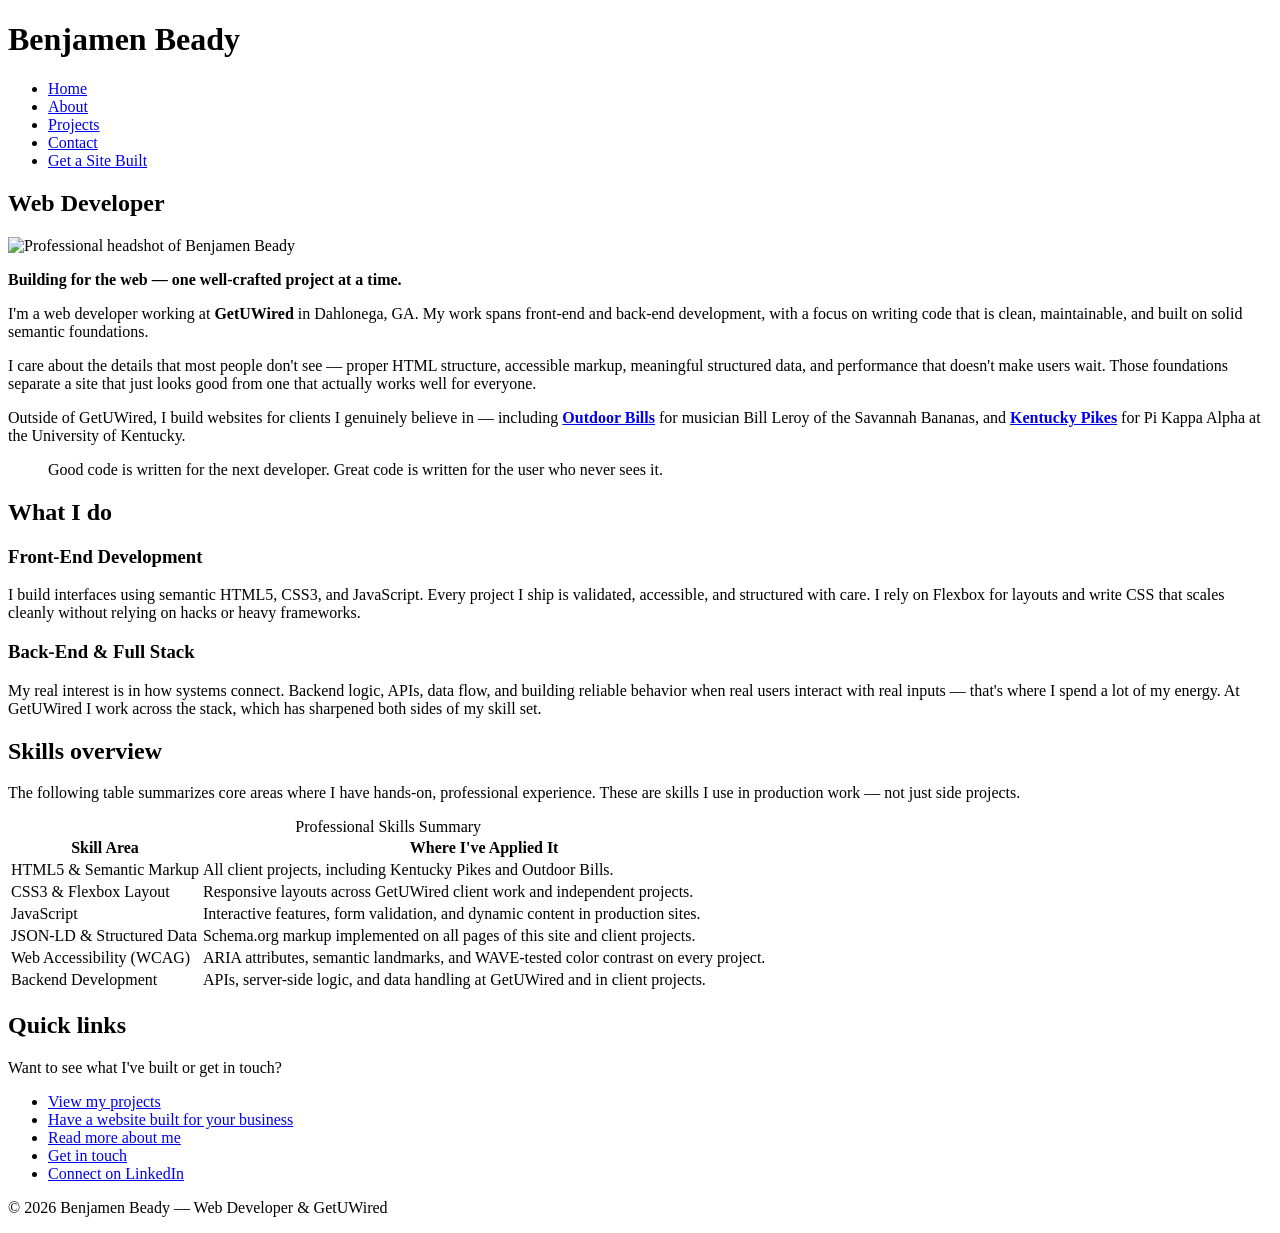
==== index.html @ ab9963d3 "Add files via upload" ====
<!DOCTYPE html>
<html lang="en">
<head>
  <meta charset="UTF-8">
  <meta name="viewport" content="width=device-width, initial-scale=1.0">
  <meta name="description" content="Benjamen Beady — Web Developer & Software Developer at GetUWired. Building clean, accessible websites for businesses, artists, and organizations.">
  <meta name="author" content="Benjamen Beady">
  <title>Home | Benjamen Beady</title>
  <link rel="stylesheet" href="css/styles.css">
  <script type="application/ld+json">
  {
    "@context": "https://schema.org",
    "@type": "ProfilePage",
    "name": "Benjamen Beady — Web Developer",
    "description": "Personal portfolio of Benjamen Beady, Web Developer at GetUWired in Dahlonega, GA.",
    "mainEntity": {
      "@type": "Person",
      "name": "Benjamen Beady",
      "jobTitle": "Web Developer",
      "image": "https://raw.githubusercontent.com/BenBeady/web_project_2026/refs/heads/main/1761798794491.jfif",
      "worksFor": {
        "@type": "Organization",
        "name": "GetUWired",
        "url": "https://getuwired.com",
        "address": {
          "@type": "PostalAddress",
          "addressLocality": "Dahlonega",
          "addressRegion": "GA",
          "addressCountry": "US"
        }
      },
      "sameAs": ["https://www.linkedin.com/in/benjamenbeady"],
      "knowsAbout": ["HTML5", "CSS3", "JavaScript", "Flexbox", "JSON-LD", "Web Accessibility", "Full Stack Development", "Backend Development"]
    }
  }
  </script>
</head>
<body>

<header>
  <h1 id="main-heading">Benjamen Beady</h1>
  <nav aria-label="Site navigation">
    <ul>
      <li><a href="index.html">Home</a></li>
      <li><a href="about.html">About</a></li>
      <li><a href="projects.html">Projects</a></li>
      <li><a href="contact.html">Contact</a></li>
      <li><a href="get-a-site.html" class="nav-cta">Get a Site Built</a></li>
    </ul>
  </nav>
</header>

<main>

  <section>
    <h2>Web Developer</h2>

    <img src="https://raw.githubusercontent.com/BenBeady/web_project_2026/refs/heads/main/1761798794491.jfif"
         alt="Professional headshot of Benjamen Beady">

    <p><strong>Building for the web — one well-crafted project at a time.</strong></p>
    <p>I'm a web developer working at <strong>GetUWired</strong> in Dahlonega, GA. My work spans front-end and back-end development, with a focus on writing code that is clean, maintainable, and built on solid semantic foundations.</p>
    <p>I care about the details that most people don't see — proper HTML structure, accessible markup, meaningful structured data, and performance that doesn't make users wait. Those foundations separate a site that just looks good from one that actually works well for everyone.</p>
    <p>Outside of GetUWired, I build websites for clients I genuinely believe in — including <strong><a href="https://outdoorbills.co" target="_blank" rel="noopener noreferrer">Outdoor Bills</a></strong> for musician Bill Leroy of the Savannah Bananas, and <strong><a href="https://kentuckypikes.com" target="_blank" rel="noopener noreferrer">Kentucky Pikes</a></strong> for Pi Kappa Alpha at the University of Kentucky.</p>

    <blockquote>
      <p>Good code is written for the next developer. Great code is written for the user who never sees it.</p>
    </blockquote>
  </section>

  <section class="two-column">
    <h2>What I do</h2>

    <article class="box-demo-parent">
      <h3>Front-End Development</h3>
      <p class="box-demo-child">I build interfaces using semantic HTML5, CSS3, and JavaScript. Every project I ship is validated, accessible, and structured with care. I rely on Flexbox for layouts and write CSS that scales cleanly without relying on hacks or heavy frameworks.</p>
    </article>

    <article>
      <h3>Back-End &amp; Full Stack</h3>
      <p>My real interest is in how systems connect. Backend logic, APIs, data flow, and building reliable behavior when real users interact with real inputs — that's where I spend a lot of my energy. At GetUWired I work across the stack, which has sharpened both sides of my skill set.</p>
    </article>
  </section>

  <section id="skills">
    <h2>Skills overview</h2>
    <p>The following table summarizes core areas where I have hands-on, professional experience. These are skills I use in production work — not just side projects.</p>
    <table>
      <caption>Professional Skills Summary</caption>
      <thead>
        <tr>
          <th scope="col">Skill Area</th>
          <th scope="col">Where I've Applied It</th>
        </tr>
      </thead>
      <tbody>
        <tr>
          <td>HTML5 &amp; Semantic Markup</td>
          <td>All client projects, including Kentucky Pikes and Outdoor Bills.</td>
        </tr>
        <tr>
          <td>CSS3 &amp; Flexbox Layout</td>
          <td>Responsive layouts across GetUWired client work and independent projects.</td>
        </tr>
        <tr>
          <td>JavaScript</td>
          <td>Interactive features, form validation, and dynamic content in production sites.</td>
        </tr>
        <tr>
          <td>JSON-LD &amp; Structured Data</td>
          <td>Schema.org markup implemented on all pages of this site and client projects.</td>
        </tr>
        <tr>
          <td>Web Accessibility (WCAG)</td>
          <td>ARIA attributes, semantic landmarks, and WAVE-tested color contrast on every project.</td>
        </tr>
        <tr>
          <td>Backend Development</td>
          <td>APIs, server-side logic, and data handling at GetUWired and in client projects.</td>
        </tr>
      </tbody>
    </table>
  </section>

  <section>
    <h2>Quick links</h2>
    <p>Want to see what I've built or get in touch?</p>
    <ul>
      <li><a href="projects.html">View my projects</a></li>
      <li><a href="get-a-site.html">Have a website built for your business</a></li>
      <li><a href="about.html">Read more about me</a></li>
      <li><a href="contact.html">Get in touch</a></li>
      <li><a href="https://www.linkedin.com/in/benjamenbeady" target="_blank" rel="noopener noreferrer">Connect on LinkedIn</a></li>
    </ul>
  </section>

</main>

<footer>
  <p>&copy; 2026 Benjamen Beady &mdash; Web Developer &amp; GetUWired</p>
</footer>

</body>
</html>
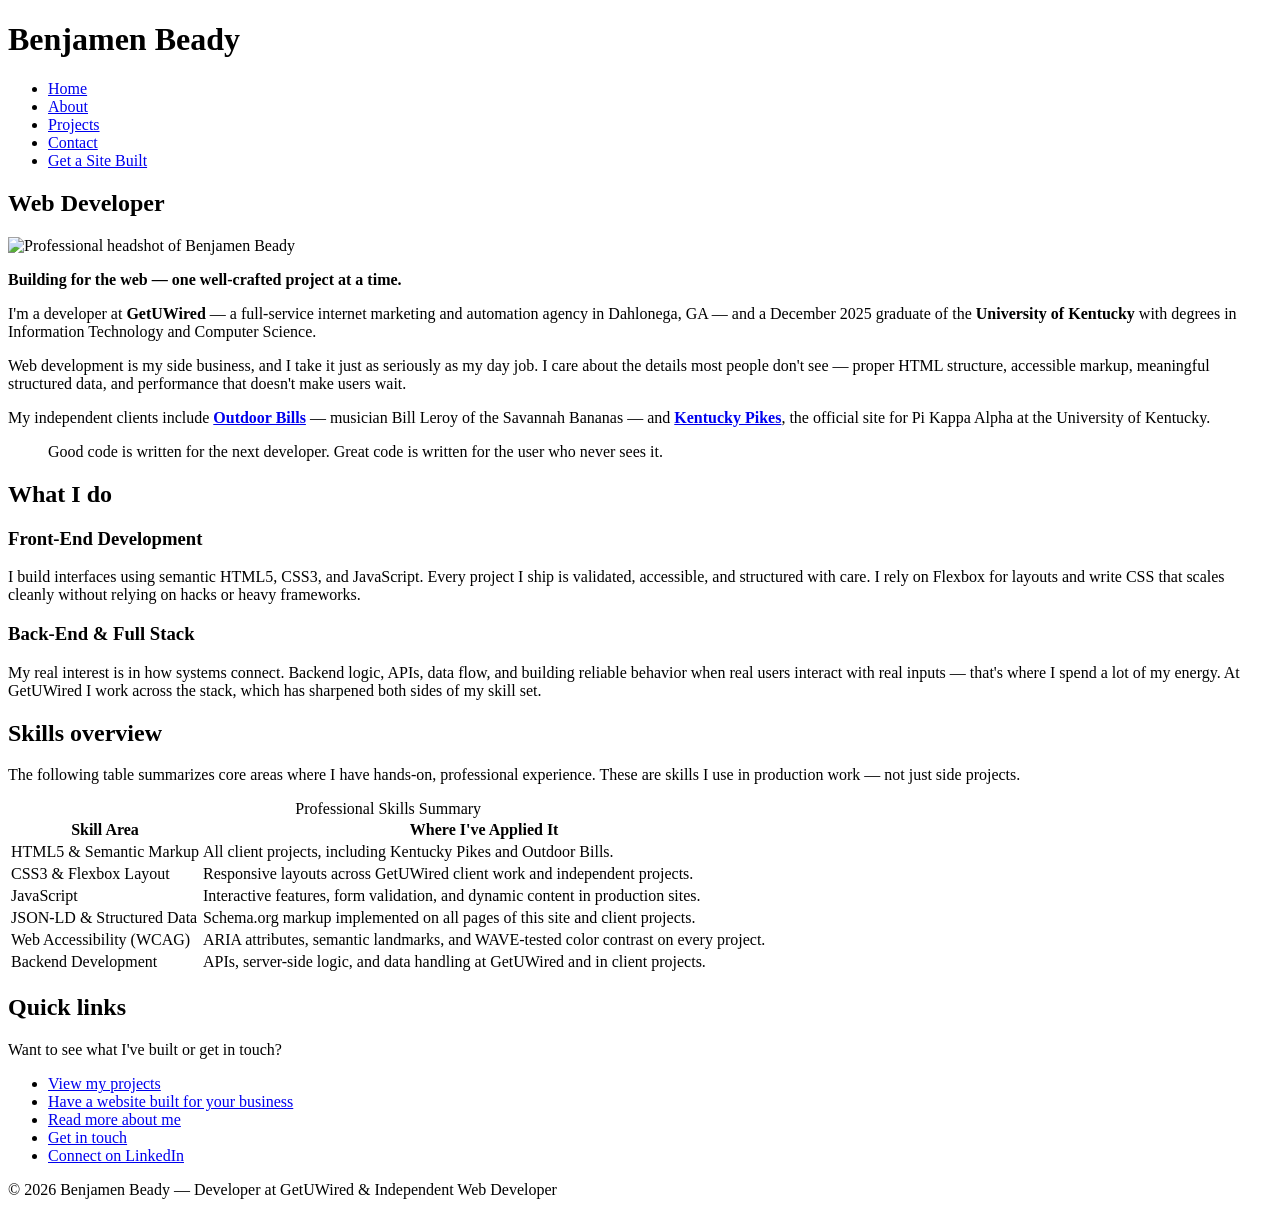
==== commit b2f1fbd5: "Add files via upload" ====
--- a/index.html
+++ b/index.html
@@ -3,7 +3,7 @@
 <head>
   <meta charset="UTF-8">
   <meta name="viewport" content="width=device-width, initial-scale=1.0">
-  <meta name="description" content="Benjamen Beady — Web Developer & Software Developer at GetUWired. Building clean, accessible websites for businesses, artists, and organizations.">
+  <meta name="description" content="Benjamen Beady — Web Developer & Software Developer at GetUWired. Developer at GetUWired and independent web developer. IT &amp; CS graduate, University of Kentucky.">
   <meta name="author" content="Benjamen Beady">
   <title>Home | Benjamen Beady</title>
   <link rel="stylesheet" href="css/styles.css">
@@ -16,7 +16,7 @@
     "mainEntity": {
       "@type": "Person",
       "name": "Benjamen Beady",
-      "jobTitle": "Web Developer",
+      "jobTitle": "Developer",
       "image": "https://raw.githubusercontent.com/BenBeady/web_project_2026/refs/heads/main/1761798794491.jfif",
       "worksFor": {
         "@type": "Organization",
@@ -59,9 +59,9 @@
          alt="Professional headshot of Benjamen Beady">
 
     <p><strong>Building for the web — one well-crafted project at a time.</strong></p>
-    <p>I'm a web developer working at <strong>GetUWired</strong> in Dahlonega, GA. My work spans front-end and back-end development, with a focus on writing code that is clean, maintainable, and built on solid semantic foundations.</p>
-    <p>I care about the details that most people don't see — proper HTML structure, accessible markup, meaningful structured data, and performance that doesn't make users wait. Those foundations separate a site that just looks good from one that actually works well for everyone.</p>
-    <p>Outside of GetUWired, I build websites for clients I genuinely believe in — including <strong><a href="https://outdoorbills.co" target="_blank" rel="noopener noreferrer">Outdoor Bills</a></strong> for musician Bill Leroy of the Savannah Bananas, and <strong><a href="https://kentuckypikes.com" target="_blank" rel="noopener noreferrer">Kentucky Pikes</a></strong> for Pi Kappa Alpha at the University of Kentucky.</p>
+    <p>I'm a developer at <strong>GetUWired</strong> — a full-service internet marketing and automation agency in Dahlonega, GA — and a December 2025 graduate of the <strong>University of Kentucky</strong> with degrees in Information Technology and Computer Science.</p>
+    <p>Web development is my side business, and I take it just as seriously as my day job. I care about the details most people don't see — proper HTML structure, accessible markup, meaningful structured data, and performance that doesn't make users wait.</p>
+    <p>My independent clients include <strong><a href="https://outdoorbills.co" target="_blank" rel="noopener noreferrer">Outdoor Bills</a></strong> — musician Bill Leroy of the Savannah Bananas — and <strong><a href="https://kentuckypikes.com" target="_blank" rel="noopener noreferrer">Kentucky Pikes</a></strong>, the official site for Pi Kappa Alpha at the University of Kentucky.</p>
 
     <blockquote>
       <p>Good code is written for the next developer. Great code is written for the user who never sees it.</p>
@@ -137,7 +137,7 @@
 </main>
 
 <footer>
-  <p>&copy; 2026 Benjamen Beady &mdash; Web Developer &amp; GetUWired</p>
+  <p>&copy; 2026 Benjamen Beady &mdash; Developer at GetUWired &amp; Independent Web Developer</p>
 </footer>
 
 </body>
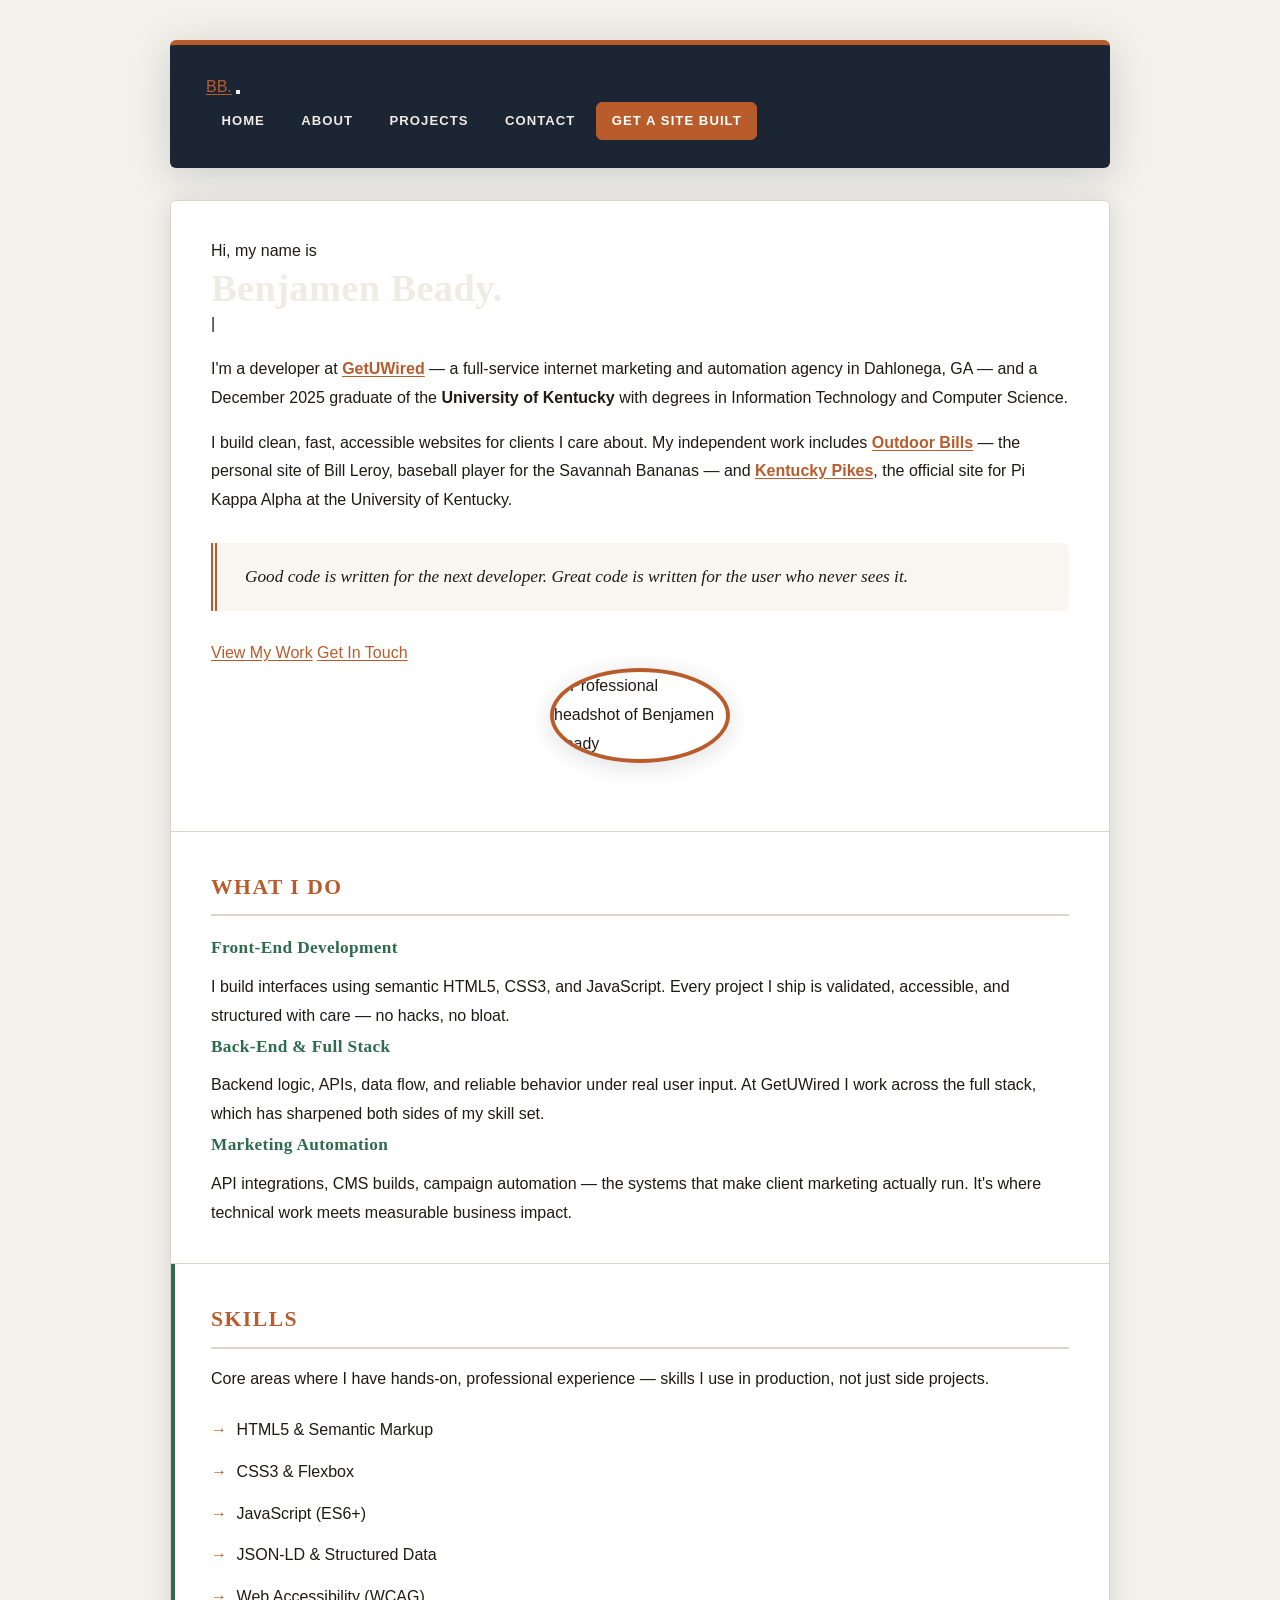
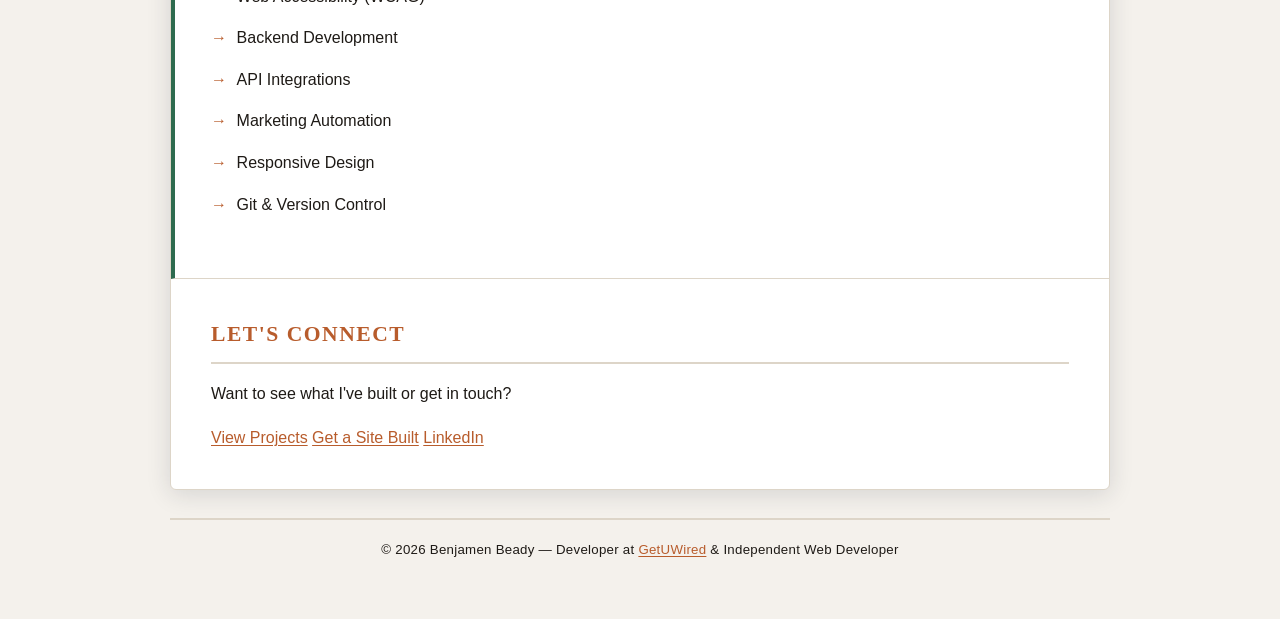
==== commit 39daf6b2: "Add files via upload" ====
--- a/index.html
+++ b/index.html
@@ -3,7 +3,7 @@
 <head>
   <meta charset="UTF-8">
   <meta name="viewport" content="width=device-width, initial-scale=1.0">
-  <meta name="description" content="Benjamen Beady — Web Developer & Software Developer at GetUWired. Developer at GetUWired and independent web developer. IT &amp; CS graduate, University of Kentucky.">
+  <meta name="description" content="Benjamen Beady — Web Developer & Software Developer at GetUWired. IT &amp; CS graduate, University of Kentucky.">
   <meta name="author" content="Benjamen Beady">
   <title>Home | Benjamen Beady</title>
   <link rel="stylesheet" href="css/styles.css">
@@ -30,7 +30,7 @@
         }
       },
       "sameAs": ["https://www.linkedin.com/in/benjamenbeady"],
-      "knowsAbout": ["HTML5", "CSS3", "JavaScript", "Flexbox", "JSON-LD", "Web Accessibility", "Full Stack Development", "Backend Development"]
+      "knowsAbout": ["HTML5","CSS3","JavaScript","Flexbox","JSON-LD","Web Accessibility","Full Stack Development","Backend Development"]
     }
   }
   </script>
@@ -38,107 +38,114 @@
 <body>
 
 <header>
-  <h1 id="main-heading">Benjamen Beady</h1>
-  <nav aria-label="Site navigation">
-    <ul>
-      <li><a href="index.html">Home</a></li>
-      <li><a href="about.html">About</a></li>
-      <li><a href="projects.html">Projects</a></li>
-      <li><a href="contact.html">Contact</a></li>
-      <li><a href="get-a-site.html" class="nav-cta">Get a Site Built</a></li>
-    </ul>
-  </nav>
+  <div class="header-inner">
+    <a href="index.html" class="site-logo">BB<span class="logo-dot">.</span></a>
+    <button class="nav-toggle" aria-label="Toggle navigation" aria-expanded="false">
+      <span></span><span></span><span></span>
+    </button>
+    <nav aria-label="Site navigation">
+      <ul>
+        <li><a href="index.html">Home</a></li>
+        <li><a href="about.html">About</a></li>
+        <li><a href="projects.html">Projects</a></li>
+        <li><a href="contact.html">Contact</a></li>
+        <li><a href="get-a-site.html" class="nav-cta">Get a Site Built</a></li>
+      </ul>
+    </nav>
+  </div>
 </header>
 
 <main>
 
-  <section>
-    <h2>Web Developer</h2>
+  <!-- ── HERO ─────────────────────────────────────────────── -->
+  <section class="hero">
+    <div class="hero-inner">
 
-    <img src="https://raw.githubusercontent.com/BenBeady/web_project_2026/refs/heads/main/1761798794491.jfif"
-         alt="Professional headshot of Benjamen Beady">
+      <div>
+        <span class="hero-greeting">Hi, my name is</span>
+        <h1>Benjamen Beady.</h1>
+        <p class="hero-sub"><span class="typed-text"></span><span class="cursor">|</span></p>
 
-    <p><strong>Building for the web — one well-crafted project at a time.</strong></p>
-    <p>I'm a developer at <strong>GetUWired</strong> — a full-service internet marketing and automation agency in Dahlonega, GA — and a December 2025 graduate of the <strong>University of Kentucky</strong> with degrees in Information Technology and Computer Science.</p>
-    <p>Web development is my side business, and I take it just as seriously as my day job. I care about the details most people don't see — proper HTML structure, accessible markup, meaningful structured data, and performance that doesn't make users wait.</p>
-    <p>My independent clients include <strong><a href="https://outdoorbills.co" target="_blank" rel="noopener noreferrer">Outdoor Bills</a></strong> — musician Bill Leroy of the Savannah Bananas — and <strong><a href="https://kentuckypikes.com" target="_blank" rel="noopener noreferrer">Kentucky Pikes</a></strong>, the official site for Pi Kappa Alpha at the University of Kentucky.</p>
+        <div class="hero-body">
+          <p>I'm a developer at <strong><a href="https://getuwired.com" target="_blank" rel="noopener noreferrer">GetUWired</a></strong> — a full-service internet marketing and automation agency in Dahlonega, GA — and a December 2025 graduate of the <strong>University of Kentucky</strong> with degrees in Information Technology and Computer Science.</p>
+          <p>I build clean, fast, accessible websites for clients I care about. My independent work includes <strong><a href="https://outdoorbills.co" target="_blank" rel="noopener noreferrer">Outdoor Bills</a></strong> — the personal site of Bill Leroy, baseball player for the Savannah Bananas — and <strong><a href="https://kentuckypikes.com" target="_blank" rel="noopener noreferrer">Kentucky Pikes</a></strong>, the official site for Pi Kappa Alpha at the University of Kentucky.</p>
 
-    <blockquote>
-      <p>Good code is written for the next developer. Great code is written for the user who never sees it.</p>
-    </blockquote>
+          <blockquote>
+            <p>Good code is written for the next developer. Great code is written for the user who never sees it.</p>
+          </blockquote>
+
+          <div class="hero-cta">
+            <a href="projects.html" class="btn btn-primary">View My Work</a>
+            <a href="contact.html" class="btn btn-outline">Get In Touch</a>
+          </div>
+        </div>
+      </div>
+
+      <div class="hero-photo-wrap">
+        <img
+          class="hero-photo"
+          src="https://raw.githubusercontent.com/BenBeady/web_project_2026/refs/heads/main/1761798794491.jfif"
+          alt="Professional headshot of Benjamen Beady"
+        >
+      </div>
+
+    </div>
   </section>
 
-  <section class="two-column">
-    <h2>What I do</h2>
-
-    <article class="box-demo-parent">
-      <h3>Front-End Development</h3>
-      <p class="box-demo-child">I build interfaces using semantic HTML5, CSS3, and JavaScript. Every project I ship is validated, accessible, and structured with care. I rely on Flexbox for layouts and write CSS that scales cleanly without relying on hacks or heavy frameworks.</p>
-    </article>
-
-    <article>
-      <h3>Back-End &amp; Full Stack</h3>
-      <p>My real interest is in how systems connect. Backend logic, APIs, data flow, and building reliable behavior when real users interact with real inputs — that's where I spend a lot of my energy. At GetUWired I work across the stack, which has sharpened both sides of my skill set.</p>
-    </article>
+  <!-- ── WHAT I DO ─────────────────────────────────────────── -->
+  <section class="reveal">
+    <h2>What I Do</h2>
+    <div class="skill-grid stagger">
+      <div class="skill-card">
+        <h3>Front-End Development</h3>
+        <p>I build interfaces using semantic HTML5, CSS3, and JavaScript. Every project I ship is validated, accessible, and structured with care — no hacks, no bloat.</p>
+      </div>
+      <div class="skill-card">
+        <h3>Back-End &amp; Full Stack</h3>
+        <p>Backend logic, APIs, data flow, and reliable behavior under real user input. At GetUWired I work across the full stack, which has sharpened both sides of my skill set.</p>
+      </div>
+      <div class="skill-card">
+        <h3>Marketing Automation</h3>
+        <p>API integrations, CMS builds, campaign automation — the systems that make client marketing actually run. It's where technical work meets measurable business impact.</p>
+      </div>
+    </div>
   </section>
 
-  <section id="skills">
-    <h2>Skills overview</h2>
-    <p>The following table summarizes core areas where I have hands-on, professional experience. These are skills I use in production work — not just side projects.</p>
-    <table>
-      <caption>Professional Skills Summary</caption>
-      <thead>
-        <tr>
-          <th scope="col">Skill Area</th>
-          <th scope="col">Where I've Applied It</th>
-        </tr>
-      </thead>
-      <tbody>
-        <tr>
-          <td>HTML5 &amp; Semantic Markup</td>
-          <td>All client projects, including Kentucky Pikes and Outdoor Bills.</td>
-        </tr>
-        <tr>
-          <td>CSS3 &amp; Flexbox Layout</td>
-          <td>Responsive layouts across GetUWired client work and independent projects.</td>
-        </tr>
-        <tr>
-          <td>JavaScript</td>
-          <td>Interactive features, form validation, and dynamic content in production sites.</td>
-        </tr>
-        <tr>
-          <td>JSON-LD &amp; Structured Data</td>
-          <td>Schema.org markup implemented on all pages of this site and client projects.</td>
-        </tr>
-        <tr>
-          <td>Web Accessibility (WCAG)</td>
-          <td>ARIA attributes, semantic landmarks, and WAVE-tested color contrast on every project.</td>
-        </tr>
-        <tr>
-          <td>Backend Development</td>
-          <td>APIs, server-side logic, and data handling at GetUWired and in client projects.</td>
-        </tr>
-      </tbody>
-    </table>
+  <!-- ── SKILLS ─────────────────────────────────────────────── -->
+  <section id="skills" class="reveal">
+    <h2>Skills</h2>
+    <p>Core areas where I have hands-on, professional experience — skills I use in production, not just side projects.</p>
+    <ul class="skills-list stagger">
+      <li>HTML5 &amp; Semantic Markup</li>
+      <li>CSS3 &amp; Flexbox</li>
+      <li>JavaScript (ES6+)</li>
+      <li>JSON-LD &amp; Structured Data</li>
+      <li>Web Accessibility (WCAG)</li>
+      <li>Backend Development</li>
+      <li>API Integrations</li>
+      <li>Marketing Automation</li>
+      <li>Responsive Design</li>
+      <li>Git &amp; Version Control</li>
+    </ul>
   </section>
 
-  <section>
-    <h2>Quick links</h2>
+  <!-- ── CONNECT ────────────────────────────────────────────── -->
+  <section class="reveal">
+    <h2>Let's Connect</h2>
     <p>Want to see what I've built or get in touch?</p>
-    <ul>
-      <li><a href="projects.html">View my projects</a></li>
-      <li><a href="get-a-site.html">Have a website built for your business</a></li>
-      <li><a href="about.html">Read more about me</a></li>
-      <li><a href="contact.html">Get in touch</a></li>
-      <li><a href="https://www.linkedin.com/in/benjamenbeady" target="_blank" rel="noopener noreferrer">Connect on LinkedIn</a></li>
-    </ul>
+    <div class="hero-cta">
+      <a href="projects.html" class="btn btn-primary">View Projects</a>
+      <a href="get-a-site.html" class="btn btn-outline">Get a Site Built</a>
+      <a href="https://www.linkedin.com/in/benjamenbeady" class="btn btn-outline" target="_blank" rel="noopener noreferrer">LinkedIn</a>
+    </div>
   </section>
 
 </main>
 
 <footer>
-  <p>&copy; 2026 Benjamen Beady &mdash; Developer at GetUWired &amp; Independent Web Developer</p>
+  <p>&copy; 2026 Benjamen Beady &mdash; Developer at <a href="https://getuwired.com" target="_blank" rel="noopener noreferrer">GetUWired</a> &amp; Independent Web Developer</p>
 </footer>
 
+<script src="js/main.js" defer></script>
 </body>
 </html>
--- a/css/styles.css
+++ b/css/styles.css
@@ -0,0 +1,604 @@
+/* ============================================================
+   Benjamen Beady — Professional Portfolio
+   css/styles.css  |  2026
+   ============================================================ */
+
+@import url('https://fonts.googleapis.com/css2?family=Playfair+Display:wght@400;700&family=Lato:ital,wght@0,300;0,400;0,700;1,400&display=swap');
+
+:root {
+  --clr-bg:           #f4f1ec;
+  --clr-surface:      #ffffff;
+  --clr-surface-alt:  #f9f6f1;
+  --clr-header-bg:    #1c2533;
+  --clr-primary:      #b85c2c;
+  --clr-secondary:    #2e6b4f;
+  --clr-border:       #ddd5c8;
+  --clr-text:         #1e1a16;
+  --clr-text-light:   #f0ece4;
+  --clr-muted:        #6b5d4f;
+  --clr-highlight-bg: #edf4ef;
+  --clr-amber:        #c47a0d;
+
+  --font-heading: 'Playfair Display', Georgia, serif;
+  --font-body:    'Lato', Arial, Helvetica, sans-serif;
+
+  --radius:    6px;
+  --shadow-sm: 0 2px 8px rgba(28, 37, 51, 0.10);
+  --shadow:    0 4px 24px rgba(28, 37, 51, 0.14);
+  --shadow-lg: 0 8px 40px rgba(28, 37, 51, 0.18);
+}
+
+html {
+  font-size: 100%;
+  box-sizing: border-box;
+}
+
+*,
+*::before,
+*::after {
+  box-sizing: inherit;
+  margin: 0;
+  padding: 0;
+}
+
+body {
+  background-color: var(--clr-bg);
+  color: var(--clr-text);
+  font-family: var(--font-body);
+  font-size: 1rem;
+  line-height: 1.8;
+  min-height: 100vh;
+  padding: 2.5rem 1rem;
+}
+
+h1 {
+  font-family: var(--font-heading);
+  font-size: 2.4rem;
+  font-weight: 700;
+  color: var(--clr-text-light);
+  letter-spacing: 0.01em;
+  line-height: 1.15;
+}
+
+h2 {
+  font-family: var(--font-heading);
+  font-size: 1.35rem;
+  font-weight: 700;
+  color: var(--clr-primary);
+  margin-bottom: 1rem;
+  padding-bottom: 0.5rem;
+  border-bottom: 2px solid var(--clr-border);
+  text-transform: uppercase;
+  letter-spacing: 0.07em;
+}
+
+h3 {
+  font-family: var(--font-heading);
+  font-size: 1.08rem;
+  font-weight: 700;
+  color: var(--clr-secondary);
+  margin-bottom: 0.6rem;
+  letter-spacing: 0.02em;
+}
+
+p {
+  margin-bottom: 1em;
+  color: var(--clr-text);
+}
+
+p:last-child {
+  margin-bottom: 0;
+}
+
+code {
+  font-family: 'Courier New', Courier, monospace;
+  font-size: 0.88em;
+  background-color: var(--clr-surface-alt);
+  color: var(--clr-amber);
+  padding: 0.1em 0.35em;
+  border-radius: 3px;
+  border: 1px solid var(--clr-border);
+}
+
+a {
+  color: var(--clr-primary);
+  text-decoration: underline;
+  text-underline-offset: 2px;
+}
+
+a:visited {
+  color: var(--clr-muted);
+}
+
+a:hover {
+  color: var(--clr-secondary);
+  text-decoration: none;
+}
+
+a:focus {
+  outline: 2px solid var(--clr-primary);
+  outline-offset: 3px;
+  border-radius: 2px;
+}
+
+img {
+  max-width: 180px;
+  width: 100%;
+  height: auto;
+  display: block;
+  border-radius: 50%;
+  border: 4px solid var(--clr-primary);
+  box-shadow: var(--shadow);
+  margin: 0 auto 2rem auto;
+}
+
+blockquote {
+  margin: 1.75rem 0;
+  padding: 1.25rem 1.75rem;
+  border-left: 6px double var(--clr-primary);
+  background-color: var(--clr-surface-alt);
+  border-radius: 0 var(--radius) var(--radius) 0;
+  font-style: italic;
+  color: var(--clr-muted);
+}
+
+blockquote > p {
+  margin: 0;
+  font-size: 1.08rem;
+  line-height: 1.65;
+  font-family: var(--font-heading);
+}
+
+table {
+  width: 100%;
+  border-collapse: collapse;
+  font-size: 0.92rem;
+  margin-top: 1.25rem;
+  border-radius: var(--radius);
+  overflow: hidden;
+  box-shadow: var(--shadow-sm);
+}
+
+caption {
+  font-weight: 700;
+  font-size: 0.8rem;
+  color: var(--clr-muted);
+  margin-bottom: 0.6rem;
+  text-align: left;
+  text-transform: uppercase;
+  letter-spacing: 0.07em;
+}
+
+thead > tr > th {
+  background-color: var(--clr-header-bg);
+  color: var(--clr-text-light);
+  padding: 0.75rem 1rem;
+  text-align: left;
+  font-weight: 700;
+  font-size: 0.85rem;
+  letter-spacing: 0.04em;
+  text-transform: uppercase;
+}
+
+td {
+  padding: 0.7rem 1rem;
+  border-bottom: 1px solid var(--clr-border);
+  vertical-align: top;
+  color: var(--clr-text);
+}
+
+tbody tr:nth-child(even) {
+  background-color: var(--clr-surface-alt);
+}
+
+tbody tr:hover {
+  background-color: #ede5d8;
+}
+
+ul {
+  list-style: none;
+  padding: 0;
+  margin-bottom: 1em;
+}
+
+ul li {
+  padding: 0.4rem 0 0.4rem 1.6rem;
+  position: relative;
+  color: var(--clr-text);
+}
+
+ul li::before {
+  content: "→";
+  position: absolute;
+  left: 0;
+  color: var(--clr-primary);
+  font-weight: 700;
+}
+
+header {
+  width: 90%;
+  max-width: 940px;
+  margin: 0 auto 2rem auto;
+  padding: 1.75rem 2.25rem;
+  background-color: var(--clr-header-bg);
+  border-radius: var(--radius);
+  border-top: 5px solid var(--clr-primary);
+  box-shadow: var(--shadow-lg);
+  display: flex;
+  flex-direction: column;
+  gap: 1rem;
+}
+
+header nav ul {
+  list-style: none;
+  padding: 0;
+  margin: 0;
+  display: flex;
+  flex-direction: row;
+  flex-wrap: wrap;
+  align-items: center;
+  justify-content: flex-start;
+  gap: 0.35rem;
+}
+
+header nav ul li {
+  padding: 0;
+}
+
+header nav ul li::before {
+  content: none;
+}
+
+nav a {
+  font-family: var(--font-body);
+  font-weight: 700;
+  font-size: 0.82rem;
+  text-transform: uppercase;
+  letter-spacing: 0.08em;
+  text-decoration: none;
+  color: var(--clr-text-light);
+  padding: 0.4rem 0.9rem;
+  border-radius: var(--radius);
+  border: 1px solid transparent;
+  display: inline-block;
+}
+
+nav a:hover {
+  background-color: var(--clr-primary);
+  color: #ffffff;
+  border-color: var(--clr-primary);
+  text-decoration: none;
+}
+
+nav a:visited {
+  color: var(--clr-text-light);
+}
+
+nav a:focus {
+  outline: 2px solid var(--clr-text-light);
+  outline-offset: 2px;
+}
+
+/* "Get a Site" CTA nav link stands out */
+nav a.nav-cta {
+  background-color: var(--clr-primary);
+  color: #ffffff;
+  border-color: var(--clr-primary);
+}
+
+nav a.nav-cta:hover {
+  background-color: var(--clr-secondary);
+  border-color: var(--clr-secondary);
+}
+
+nav a.nav-cta:visited {
+  color: #ffffff;
+}
+
+header > p {
+  font-size: 0.82rem;
+  margin: 0;
+}
+
+header > p a {
+  color: var(--clr-border);
+  font-size: 0.82rem;
+  text-decoration: underline;
+}
+
+header > p a:hover {
+  color: var(--clr-text-light);
+}
+
+main {
+  width: 90%;
+  max-width: 940px;
+  margin: 0 auto;
+  background-color: var(--clr-surface);
+  border-radius: var(--radius);
+  box-shadow: var(--shadow);
+  overflow: hidden;
+  border: 1px solid var(--clr-border);
+}
+
+section {
+  padding: 2.25rem 2.5rem;
+  border-bottom: 1px solid var(--clr-border);
+}
+
+section:last-child {
+  border-bottom: none;
+}
+
+section article {
+  margin-bottom: 1.5rem;
+}
+
+section article:last-child {
+  margin-bottom: 0;
+}
+
+article > h3 {
+  color: var(--clr-secondary);
+}
+
+.two-column {
+  display: flex;
+  flex-direction: row;
+  flex-wrap: wrap;
+  gap: 0;
+  padding: 0;
+}
+
+.two-column > h2 {
+  flex: 1 1 100%;
+  padding: 2.25rem 2.5rem 1.25rem 2.5rem;
+  margin: 0;
+  border-bottom: none;
+}
+
+.two-column article {
+  flex: 1 1 260px;
+  padding: 1.5rem 2.5rem 2.25rem 2.5rem;
+  border-top: 1px solid var(--clr-border);
+}
+
+.two-column article:first-of-type {
+  border-right: 1px solid var(--clr-border);
+}
+
+section article.box-demo-parent {
+  background-color: var(--clr-surface-alt);
+  border-left: 4px solid var(--clr-secondary);
+  border-radius: 0 var(--radius) var(--radius) 0;
+  padding: 1.25rem 1.5rem;
+  margin-bottom: 0;
+}
+
+section article.box-demo-parent p.box-demo-child {
+  width: 100%;
+  padding: 1rem 1.1rem;
+  margin-top: 0.75rem;
+  background-color: var(--clr-highlight-bg);
+  border: 2px dashed var(--clr-secondary);
+  border-radius: var(--radius);
+  font-size: 0.92rem;
+  color: var(--clr-text);
+}
+
+/* ============================================================
+   PROJECT CARDS
+   ============================================================ */
+.project-card {
+  border: 1px solid var(--clr-border);
+  border-radius: var(--radius);
+  overflow: hidden;
+  box-shadow: var(--shadow-sm);
+  margin-bottom: 2rem;
+  background-color: var(--clr-surface);
+}
+
+.project-card:last-child {
+  margin-bottom: 0;
+}
+
+.project-card__screenshot {
+  width: 100%;
+  max-width: 100%;
+  height: 240px;
+  object-fit: cover;
+  object-position: top;
+  border-radius: 0;
+  border: none;
+  box-shadow: none;
+  margin: 0;
+  display: block;
+  border-bottom: 3px solid var(--clr-primary);
+}
+
+.project-card__body {
+  padding: 1.5rem 1.75rem;
+}
+
+.project-card__body h3 {
+  font-size: 1.15rem;
+  margin-bottom: 0.5rem;
+}
+
+.project-card__tags {
+  display: flex;
+  flex-wrap: wrap;
+  gap: 0.4rem;
+  margin: 1rem 0;
+  list-style: none;
+  padding: 0;
+  margin-bottom: 1rem;
+}
+
+.project-card__tags li {
+  padding: 0.2rem 0.75rem;
+  background-color: var(--clr-highlight-bg);
+  border: 1px solid var(--clr-secondary);
+  border-radius: 99px;
+  font-size: 0.78rem;
+  font-weight: 700;
+  color: var(--clr-secondary);
+  letter-spacing: 0.04em;
+  text-transform: uppercase;
+}
+
+.project-card__tags li::before {
+  content: none;
+}
+
+.project-card__link {
+  display: inline-block;
+  margin-top: 0.75rem;
+  padding: 0.55rem 1.25rem;
+  background-color: var(--clr-primary);
+  color: #fff;
+  text-decoration: none;
+  font-weight: 700;
+  font-size: 0.85rem;
+  border-radius: var(--radius);
+  letter-spacing: 0.04em;
+  text-transform: uppercase;
+}
+
+.project-card__link:visited {
+  color: #fff;
+}
+
+.project-card__link:hover {
+  background-color: var(--clr-secondary);
+  color: #fff;
+}
+
+/* ============================================================
+   INQUIRY FORM
+   ============================================================ */
+.form-grid {
+  display: flex;
+  flex-direction: column;
+  gap: 1.25rem;
+  margin-top: 1.5rem;
+}
+
+.form-field {
+  display: flex;
+  flex-direction: column;
+  gap: 0.35rem;
+}
+
+.form-field label {
+  font-weight: 700;
+  font-size: 0.88rem;
+  text-transform: uppercase;
+  letter-spacing: 0.06em;
+  color: var(--clr-text);
+}
+
+.form-field label .required {
+  color: var(--clr-primary);
+  margin-left: 2px;
+}
+
+.form-field input,
+.form-field select,
+.form-field textarea {
+  font-family: var(--font-body);
+  font-size: 1rem;
+  color: var(--clr-text);
+  background-color: var(--clr-surface-alt);
+  border: 2px solid var(--clr-border);
+  border-radius: var(--radius);
+  padding: 0.65rem 0.9rem;
+  width: 100%;
+  transition: border-color 0.2s;
+}
+
+.form-field input:focus,
+.form-field select:focus,
+.form-field textarea:focus {
+  outline: none;
+  border-color: var(--clr-primary);
+  background-color: #fff;
+}
+
+.form-field textarea {
+  min-height: 140px;
+  resize: vertical;
+}
+
+.form-row {
+  display: flex;
+  flex-direction: row;
+  flex-wrap: wrap;
+  gap: 1.25rem;
+}
+
+.form-row .form-field {
+  flex: 1 1 200px;
+}
+
+.form-submit {
+  display: inline-block;
+  padding: 0.8rem 2rem;
+  background-color: var(--clr-primary);
+  color: #fff;
+  font-family: var(--font-body);
+  font-weight: 700;
+  font-size: 1rem;
+  text-transform: uppercase;
+  letter-spacing: 0.06em;
+  border: none;
+  border-radius: var(--radius);
+  cursor: pointer;
+  box-shadow: var(--shadow-sm);
+  margin-top: 0.5rem;
+}
+
+.form-submit:hover {
+  background-color: var(--clr-secondary);
+}
+
+.form-note {
+  font-size: 0.85rem;
+  color: var(--clr-muted);
+  font-style: italic;
+  margin-top: 0.5rem;
+}
+
+/* ============================================================
+   UTILITIES
+   ============================================================ */
+.highlight {
+  color: var(--clr-primary);
+  font-weight: 700;
+}
+
+#main-heading {
+  color: var(--clr-text-light);
+}
+
+#skills {
+  border-left: 4px solid var(--clr-secondary);
+  padding-left: 2.25rem;
+}
+
+#availability {
+  border-left: 4px solid var(--clr-primary);
+  padding-left: 2.25rem;
+}
+
+footer {
+  width: 90%;
+  max-width: 940px;
+  margin: 1.75rem auto 0 auto;
+  padding: 1.1rem 2.5rem;
+  text-align: center;
+  font-size: 0.83rem;
+  color: var(--clr-muted);
+  border-top: 2px solid var(--clr-border);
+  letter-spacing: 0.02em;
+}
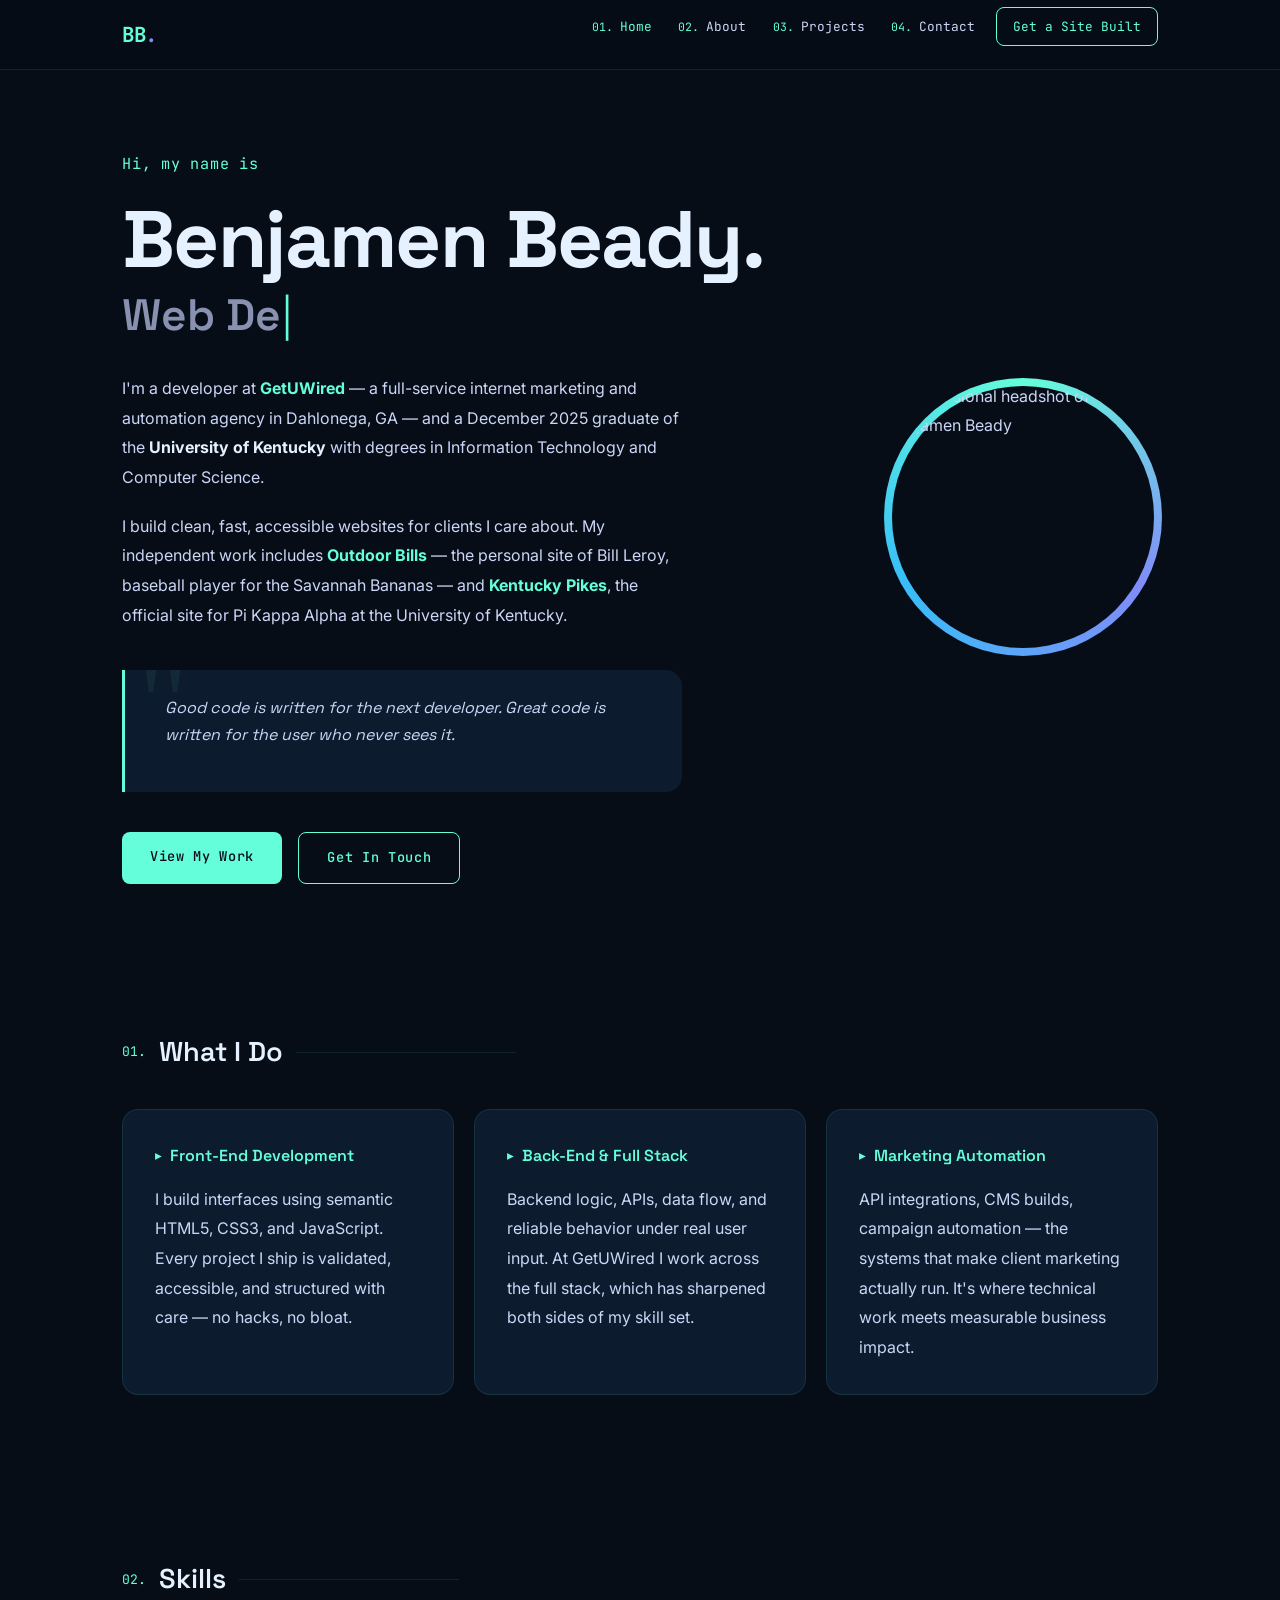
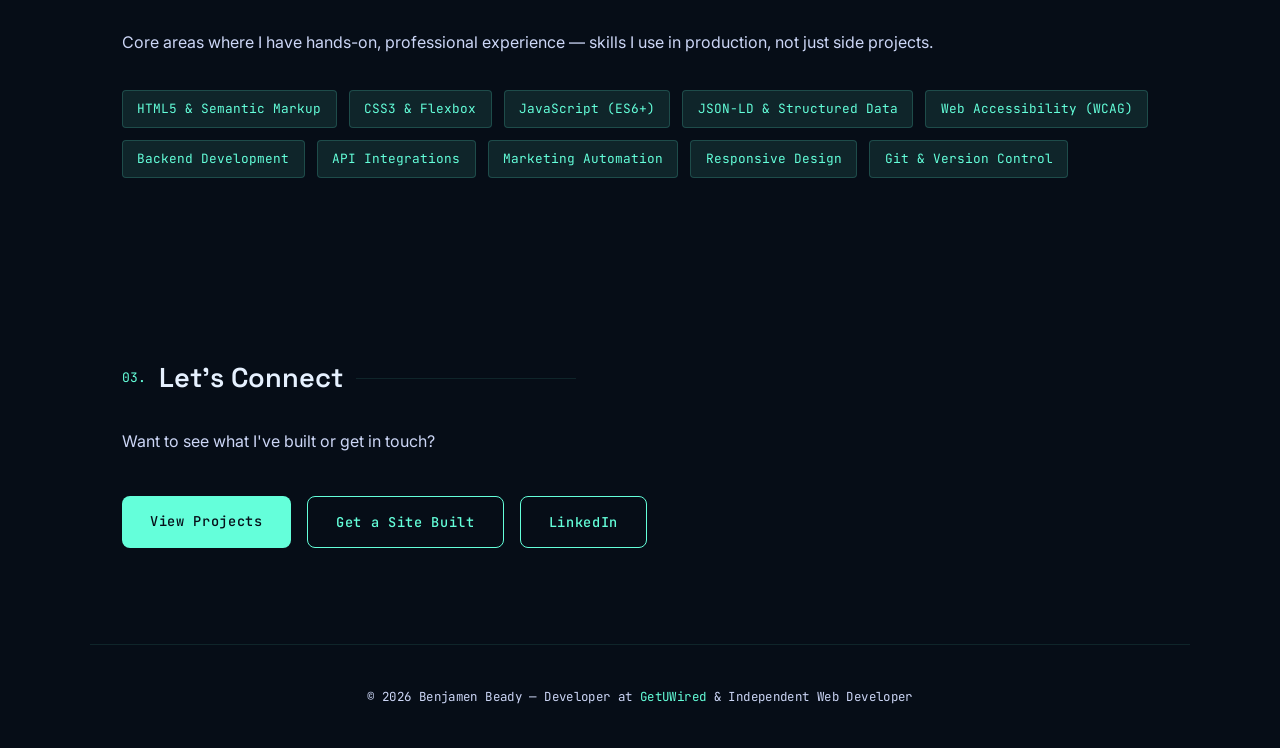
==== commit 379315f3: "Update index.html" ====
--- a/index.html
+++ b/index.html
@@ -17,7 +17,7 @@
       "@type": "Person",
       "name": "Benjamen Beady",
       "jobTitle": "Developer",
-      "image": "https://raw.githubusercontent.com/BenBeady/web_project_2026/refs/heads/main/1761798794491.jfif",
+      "image": "https://github.com/BenBeady/Portfolio/blob/main/1778111040071.jpeg?raw=true",
       "worksFor": {
         "@type": "Organization",
         "name": "GetUWired",
--- a/css/styles.css
+++ b/css/styles.css
@@ -1,200 +1,703 @@
 /* ============================================================
-   Benjamen Beady — Professional Portfolio
+   Benjamen Beady — Portfolio
    css/styles.css  |  2026
    ============================================================ */
 
-@import url('https://fonts.googleapis.com/css2?family=Playfair+Display:wght@400;700&family=Lato:ital,wght@0,300;0,400;0,700;1,400&display=swap');
-
+@import url('https://fonts.googleapis.com/css2?family=Space+Grotesk:wght@400;500;600;700&family=Inter:ital,wght@0,300;0,400;0,500;0,600;1,400&family=JetBrains+Mono:wght@400;500&display=swap');
+
+/* ─── VARIABLES ──────────────────────────────────────────── */
 :root {
-  --clr-bg:           #f4f1ec;
-  --clr-surface:      #ffffff;
-  --clr-surface-alt:  #f9f6f1;
-  --clr-header-bg:    #1c2533;
-  --clr-primary:      #b85c2c;
-  --clr-secondary:    #2e6b4f;
-  --clr-border:       #ddd5c8;
-  --clr-text:         #1e1a16;
-  --clr-text-light:   #f0ece4;
-  --clr-muted:        #6b5d4f;
-  --clr-highlight-bg: #edf4ef;
-  --clr-amber:        #c47a0d;
-
-  --font-heading: 'Playfair Display', Georgia, serif;
-  --font-body:    'Lato', Arial, Helvetica, sans-serif;
-
-  --radius:    6px;
-  --shadow-sm: 0 2px 8px rgba(28, 37, 51, 0.10);
-  --shadow:    0 4px 24px rgba(28, 37, 51, 0.14);
-  --shadow-lg: 0 8px 40px rgba(28, 37, 51, 0.18);
-}
-
+  --bg:            #060d17;
+  --surface:       #0d1b2e;
+  --surface-alt:   #0f2040;
+  --border:        rgba(100, 255, 218, 0.1);
+  --border-hover:  rgba(100, 255, 218, 0.35);
+  --primary:       #64ffda;
+  --primary-dim:   rgba(100, 255, 218, 0.1);
+  --secondary:     #818cf8;
+  --secondary-dim: rgba(129, 140, 248, 0.1);
+  --accent:        #38bdf8;
+  --text:          #ccd6f6;
+  --text-muted:    #8892b0;
+  --text-bright:   #e6f1ff;
+
+  --font-heading:  'Space Grotesk', system-ui, sans-serif;
+  --font-body:     'Inter', system-ui, sans-serif;
+  --font-mono:     'JetBrains Mono', 'Courier New', monospace;
+
+  --nav-height:    70px;
+  --max-width:     1100px;
+  --radius:        8px;
+  --radius-lg:     16px;
+  --transition:    0.25s cubic-bezier(0.4, 0, 0.2, 1);
+}
+
+/* ─── RESET & BASE ───────────────────────────────────────── */
 html {
   font-size: 100%;
   box-sizing: border-box;
-}
-
-*,
-*::before,
-*::after {
+  scroll-behavior: smooth;
+}
+
+*, *::before, *::after {
   box-sizing: inherit;
   margin: 0;
   padding: 0;
 }
 
 body {
-  background-color: var(--clr-bg);
-  color: var(--clr-text);
+  background-color: var(--bg);
+  color: var(--text);
   font-family: var(--font-body);
   font-size: 1rem;
   line-height: 1.8;
   min-height: 100vh;
-  padding: 2.5rem 1rem;
-}
-
+  padding-top: var(--nav-height);
+  counter-reset: section;
+  overflow-x: hidden;
+  opacity: 0;
+  animation: pageFadeIn 0.5s ease 0.1s forwards;
+}
+
+@keyframes pageFadeIn {
+  to { opacity: 1; }
+}
+
+/* Custom scrollbar */
+::-webkit-scrollbar             { width: 6px; }
+::-webkit-scrollbar-track       { background: var(--bg); }
+::-webkit-scrollbar-thumb       { background: var(--surface-alt); border-radius: 3px; }
+::-webkit-scrollbar-thumb:hover { background: var(--primary); }
+
+/* ─── TYPOGRAPHY ─────────────────────────────────────────── */
 h1 {
   font-family: var(--font-heading);
-  font-size: 2.4rem;
+  font-size: clamp(2.6rem, 7vw, 5rem);
   font-weight: 700;
-  color: var(--clr-text-light);
-  letter-spacing: 0.01em;
-  line-height: 1.15;
+  color: var(--text-bright);
+  line-height: 1.05;
+  letter-spacing: -0.02em;
 }
 
 h2 {
   font-family: var(--font-heading);
-  font-size: 1.35rem;
-  font-weight: 700;
-  color: var(--clr-primary);
-  margin-bottom: 1rem;
-  padding-bottom: 0.5rem;
-  border-bottom: 2px solid var(--clr-border);
-  text-transform: uppercase;
-  letter-spacing: 0.07em;
+  font-size: clamp(1.35rem, 3vw, 1.7rem);
+  font-weight: 600;
+  color: var(--text-bright);
+  margin-bottom: 1.5rem;
+  display: flex;
+  align-items: center;
+  gap: 0.8rem;
+}
+
+h2::after {
+  content: '';
+  display: block;
+  height: 1px;
+  background: var(--border);
+  flex: 1;
+  max-width: 220px;
+}
+
+section:not(.hero) > h2 {
+  counter-increment: section;
+}
+
+section:not(.hero) > h2::before {
+  content: '0' counter(section) '.';
+  font-family: var(--font-mono);
+  font-size: 0.82rem;
+  color: var(--primary);
+  font-weight: 400;
+  flex-shrink: 0;
 }
 
 h3 {
   font-family: var(--font-heading);
-  font-size: 1.08rem;
-  font-weight: 700;
-  color: var(--clr-secondary);
-  margin-bottom: 0.6rem;
-  letter-spacing: 0.02em;
+  font-size: 1.1rem;
+  font-weight: 600;
+  color: var(--text-bright);
+  margin-bottom: 0.75rem;
 }
 
 p {
   margin-bottom: 1em;
-  color: var(--clr-text);
-}
-
-p:last-child {
-  margin-bottom: 0;
-}
+  color: var(--text);
+  line-height: 1.85;
+}
+
+p:last-child { margin-bottom: 0; }
+
+strong { color: var(--text-bright); }
 
 code {
-  font-family: 'Courier New', Courier, monospace;
-  font-size: 0.88em;
-  background-color: var(--clr-surface-alt);
-  color: var(--clr-amber);
-  padding: 0.1em 0.35em;
+  font-family: var(--font-mono);
+  font-size: 0.87em;
+  color: var(--primary);
+  background: var(--primary-dim);
+  padding: 0.15em 0.45em;
+  border-radius: 4px;
+}
+
+a {
+  color: var(--primary);
+  text-decoration: none;
+  transition: color var(--transition);
+}
+
+a:hover { color: var(--text-bright); }
+
+a:focus-visible {
+  outline: 2px solid var(--primary);
+  outline-offset: 3px;
   border-radius: 3px;
-  border: 1px solid var(--clr-border);
-}
-
-a {
-  color: var(--clr-primary);
-  text-decoration: underline;
-  text-underline-offset: 2px;
-}
-
-a:visited {
-  color: var(--clr-muted);
-}
-
-a:hover {
-  color: var(--clr-secondary);
-  text-decoration: none;
-}
-
-a:focus {
-  outline: 2px solid var(--clr-primary);
-  outline-offset: 3px;
-  border-radius: 2px;
 }
 
 img {
-  max-width: 180px;
-  width: 100%;
+  max-width: 100%;
   height: auto;
   display: block;
+}
+
+/* ─── HEADER / NAV ───────────────────────────────────────── */
+header {
+  position: fixed;
+  top: 0;
+  left: 0;
+  right: 0;
+  z-index: 100;
+  height: var(--nav-height);
+  background: rgba(6, 13, 23, 0.88);
+  backdrop-filter: blur(14px);
+  -webkit-backdrop-filter: blur(14px);
+  border-bottom: 1px solid var(--border);
+  transition: box-shadow var(--transition);
+}
+
+header.scrolled {
+  box-shadow: 0 4px 30px rgba(0, 0, 0, 0.5);
+}
+
+.header-inner {
+  max-width: var(--max-width);
+  margin: 0 auto;
+  padding: 0 2rem;
+  height: 100%;
+  display: flex;
+  align-items: center;
+  justify-content: space-between;
+}
+
+.site-logo {
+  font-family: var(--font-mono);
+  font-size: 1.3rem;
+  font-weight: 700;
+  color: var(--primary);
+  text-decoration: none;
+  letter-spacing: -0.02em;
+  transition: color var(--transition), text-shadow var(--transition);
+}
+
+.site-logo:hover {
+  color: var(--text-bright);
+  text-shadow: 0 0 20px rgba(100, 255, 218, 0.5);
+}
+
+.logo-dot { color: var(--secondary); }
+
+header nav ul {
+  list-style: none;
+  display: flex;
+  align-items: center;
+  gap: 0.15rem;
+  counter-reset: nav;
+}
+
+header nav ul li         { padding: 0; }
+header nav ul li::before { content: none; }
+
+nav a {
+  font-family: var(--font-mono);
+  font-size: 0.8rem;
+  font-weight: 400;
+  color: var(--text);
+  text-decoration: none;
+  padding: 0.45rem 0.75rem;
+  border-radius: var(--radius);
+  transition: color var(--transition), background var(--transition);
+  display: inline-block;
+  counter-increment: nav;
+}
+
+nav a:not(.nav-cta)::before {
+  content: '0' counter(nav) '. ';
+  color: var(--primary);
+  font-size: 0.72rem;
+}
+
+nav a:hover   { color: var(--primary); background: var(--primary-dim); }
+nav a:visited { color: var(--text); }
+nav a:focus   { outline: 2px solid var(--primary); outline-offset: 2px; }
+
+nav a.nav-cta {
+  color: var(--primary);
+  border: 1px solid var(--primary);
+  padding: 0.45rem 1rem;
+  margin-left: 0.4rem;
+  transition: background var(--transition), box-shadow var(--transition);
+}
+
+nav a.nav-cta:hover {
+  background: var(--primary-dim);
+  box-shadow: 0 0 16px rgba(100, 255, 218, 0.25);
+  color: var(--primary);
+}
+
+nav a.nav-cta:visited { color: var(--primary); }
+
+/* Mobile hamburger */
+.nav-toggle {
+  display: none;
+  flex-direction: column;
+  gap: 5px;
+  background: none;
+  border: none;
+  cursor: pointer;
+  padding: 4px;
+  z-index: 101;
+}
+
+.nav-toggle span {
+  display: block;
+  width: 24px;
+  height: 2px;
+  background: var(--primary);
+  border-radius: 2px;
+  transition: var(--transition);
+}
+
+.nav-toggle.open span:nth-child(1) { transform: translateY(7px) rotate(45deg); }
+.nav-toggle.open span:nth-child(2) { opacity: 0; }
+.nav-toggle.open span:nth-child(3) { transform: translateY(-7px) rotate(-45deg); }
+
+/* ─── MAIN ───────────────────────────────────────────────── */
+main {
+  max-width: var(--max-width);
+  margin: 0 auto;
+  padding: 0 2rem;
+}
+
+/* ─── HERO ───────────────────────────────────────────────── */
+.hero {
+  min-height: calc(100vh - var(--nav-height));
+  display: flex;
+  align-items: center;
+  padding: 5rem 0 4rem;
+}
+
+.hero-inner {
+  display: grid;
+  grid-template-columns: 1fr auto;
+  gap: 4rem;
+  align-items: center;
+  width: 100%;
+}
+
+.hero-greeting {
+  font-family: var(--font-mono);
+  font-size: 0.95rem;
+  color: var(--primary);
+  margin-bottom: 1.25rem;
+  letter-spacing: 0.05em;
+  display: block;
+  opacity: 0;
+  animation: slideUp 0.6s ease 0.3s forwards;
+}
+
+.hero h1 {
+  margin-bottom: 0.5rem;
+  opacity: 0;
+  animation: slideUp 0.6s ease 0.45s forwards;
+}
+
+.hero-sub {
+  font-family: var(--font-heading);
+  font-size: clamp(1.5rem, 4vw, 2.75rem);
+  font-weight: 600;
+  color: var(--text-muted);
+  line-height: 1.2;
+  margin-bottom: 2rem;
+  opacity: 0;
+  animation: slideUp 0.6s ease 0.6s forwards;
+}
+
+.hero-sub::before, .hero-sub::after { display: none !important; }
+
+.typed-text { color: var(--text-muted); }
+
+.cursor {
+  display: inline-block;
+  color: var(--primary);
+  animation: blink 1s step-end infinite;
+  margin-left: 1px;
+  font-weight: 300;
+}
+
+@keyframes blink {
+  0%, 100% { opacity: 1; }
+  50%       { opacity: 0; }
+}
+
+.hero-body {
+  max-width: 560px;
+  opacity: 0;
+  animation: slideUp 0.6s ease 0.75s forwards;
+}
+
+.hero-body p {
+  font-size: 1rem;
+  color: var(--text);
+  margin-bottom: 1.2em;
+}
+
+.hero-cta {
+  display: flex;
+  gap: 1rem;
+  flex-wrap: wrap;
+  margin-top: 2.5rem;
+  opacity: 0;
+  animation: slideUp 0.6s ease 0.9s forwards;
+}
+
+/* Hero photo with spinning gradient border */
+.hero-photo-wrap {
+  position: relative;
+  width: 270px;
+  height: 270px;
+  flex-shrink: 0;
+  opacity: 0;
+  animation: fadeIn 0.9s ease 1s forwards;
+}
+
+.hero-photo-wrap::before {
+  content: '';
+  position: absolute;
+  inset: -4px;
   border-radius: 50%;
-  border: 4px solid var(--clr-primary);
-  box-shadow: var(--shadow);
-  margin: 0 auto 2rem auto;
-}
-
+  background: conic-gradient(
+    var(--primary) 0deg,
+    var(--secondary) 120deg,
+    var(--accent) 240deg,
+    var(--primary) 360deg
+  );
+  animation: spinBorder 5s linear infinite;
+  z-index: 0;
+}
+
+.hero-photo-wrap::after {
+  content: '';
+  position: absolute;
+  inset: 4px;
+  border-radius: 50%;
+  background: var(--bg);
+  z-index: 1;
+}
+
+@keyframes spinBorder {
+  from { transform: rotate(0deg); }
+  to   { transform: rotate(360deg); }
+}
+
+.hero-photo {
+  position: relative;
+  z-index: 2;
+  width: 100%;
+  height: 100%;
+  object-fit: cover;
+  border-radius: 50%;
+  max-width: none;
+  border: none;
+  box-shadow: none;
+  margin: 0;
+}
+
+/* ─── BUTTONS ────────────────────────────────────────────── */
+.btn {
+  display: inline-block;
+  font-family: var(--font-mono);
+  font-size: 0.85rem;
+  font-weight: 500;
+  letter-spacing: 0.05em;
+  padding: 0.8rem 1.75rem;
+  border-radius: var(--radius);
+  text-decoration: none;
+  transition: all var(--transition);
+  cursor: pointer;
+  border: none;
+}
+
+.btn-primary {
+  background: var(--primary);
+  color: #060d17;
+}
+
+.btn-primary:hover {
+  background: #4ce8c4;
+  box-shadow: 0 0 28px rgba(100, 255, 218, 0.4);
+  color: #060d17;
+  transform: translateY(-2px);
+}
+
+.btn-outline {
+  border: 1px solid var(--primary);
+  color: var(--primary);
+  background: transparent;
+}
+
+.btn-outline:hover {
+  background: var(--primary-dim);
+  box-shadow: 0 0 18px rgba(100, 255, 218, 0.2);
+  color: var(--primary);
+  transform: translateY(-2px);
+}
+
+/* ─── SECTIONS ───────────────────────────────────────────── */
+section {
+  padding: 5rem 0;
+}
+
+section:last-child { padding-bottom: 6rem; }
+
+/* ─── SKILL CARDS ────────────────────────────────────────── */
+.skill-grid {
+  display: grid;
+  grid-template-columns: repeat(auto-fit, minmax(260px, 1fr));
+  gap: 1.25rem;
+  margin-top: 2rem;
+}
+
+.skill-card {
+  background: var(--surface);
+  border: 1px solid var(--border);
+  border-radius: var(--radius-lg);
+  padding: 2rem;
+  transition: border-color var(--transition), transform var(--transition), box-shadow var(--transition);
+}
+
+.skill-card:hover {
+  border-color: rgba(100, 255, 218, 0.3);
+  transform: translateY(-5px);
+  box-shadow: 0 12px 40px rgba(0, 0, 0, 0.4);
+}
+
+.skill-card h3 {
+  color: var(--primary);
+  font-size: 1rem;
+  margin-bottom: 0.9rem;
+  display: flex;
+  align-items: center;
+  gap: 0.5rem;
+}
+
+.skill-card h3::before {
+  content: '▸';
+  font-size: 0.85rem;
+}
+
+/* ─── SKILLS TAGS ────────────────────────────────────────── */
+.skills-list {
+  display: flex;
+  flex-wrap: wrap;
+  gap: 0.75rem;
+  margin-top: 2rem;
+  list-style: none;
+  padding: 0;
+}
+
+.skills-list li {
+  font-family: var(--font-mono);
+  font-size: 0.8rem;
+  color: var(--primary);
+  background: var(--primary-dim);
+  border: 1px solid rgba(100, 255, 218, 0.18);
+  border-radius: 4px;
+  padding: 0.4rem 0.9rem;
+  transition: background var(--transition), border-color var(--transition), transform var(--transition);
+  cursor: default;
+}
+
+.skills-list li:hover {
+  background: rgba(100, 255, 218, 0.18);
+  border-color: var(--primary);
+  transform: translateY(-3px);
+}
+
+.skills-list li::before { content: none; }
+
+/* ─── PROJECT CARDS ──────────────────────────────────────── */
+.projects-grid {
+  display: grid;
+  gap: 2rem;
+  margin-top: 2rem;
+}
+
+.project-card {
+  background: var(--surface);
+  border: 1px solid var(--border);
+  border-radius: var(--radius-lg);
+  overflow: hidden;
+  transition: border-color var(--transition), transform var(--transition), box-shadow var(--transition);
+  margin-bottom: 0;
+}
+
+.project-card:last-child { margin-bottom: 0; }
+
+.project-card:hover {
+  border-color: rgba(100, 255, 218, 0.3);
+  transform: translateY(-6px);
+  box-shadow: 0 20px 60px rgba(0, 0, 0, 0.5), 0 0 0 1px rgba(100, 255, 218, 0.07);
+}
+
+.project-card__screenshot {
+  width: 100%;
+  height: 220px;
+  object-fit: cover;
+  object-position: top;
+  display: block;
+  border-radius: 0;
+  border: none;
+  box-shadow: none;
+  margin: 0;
+  max-width: none;
+  filter: brightness(0.85) saturate(0.85);
+  transition: filter var(--transition);
+}
+
+.project-card:hover .project-card__screenshot {
+  filter: brightness(1) saturate(1);
+}
+
+.project-card__body {
+  padding: 1.75rem 2rem;
+}
+
+.project-card__body h3 {
+  font-size: 1.15rem;
+  margin-bottom: 0.75rem;
+}
+
+.project-card__tags {
+  display: flex;
+  flex-wrap: wrap;
+  gap: 0.5rem;
+  margin: 1.25rem 0;
+  list-style: none;
+  padding: 0;
+}
+
+.project-card__tags li {
+  font-family: var(--font-mono);
+  font-size: 0.74rem;
+  color: var(--primary);
+  background: var(--primary-dim);
+  border: 1px solid rgba(100, 255, 218, 0.18);
+  border-radius: 4px;
+  padding: 0.2rem 0.65rem;
+}
+
+.project-card__tags li::before { content: none; }
+
+.project-card__link {
+  display: inline-flex;
+  align-items: center;
+  gap: 0.4rem;
+  font-family: var(--font-mono);
+  font-size: 0.8rem;
+  color: var(--primary);
+  border: 1px solid var(--primary);
+  padding: 0.5rem 1rem;
+  border-radius: var(--radius);
+  margin-top: 0.5rem;
+  transition: background var(--transition), box-shadow var(--transition), transform var(--transition);
+  text-decoration: none;
+}
+
+.project-card__link:hover {
+  background: var(--primary-dim);
+  box-shadow: 0 0 16px rgba(100, 255, 218, 0.25);
+  color: var(--primary);
+  transform: translateY(-2px);
+}
+
+.project-card__link:visited { color: var(--primary); }
+
+/* ─── ARTICLE CARDS ──────────────────────────────────────── */
+article {
+  padding: 1.75rem 2rem;
+  background: var(--surface);
+  border: 1px solid var(--border);
+  border-radius: var(--radius-lg);
+  margin-bottom: 1.25rem;
+  transition: border-color var(--transition), transform var(--transition), box-shadow var(--transition);
+}
+
+article:last-child { margin-bottom: 0; }
+
+article:hover {
+  border-color: rgba(129, 140, 248, 0.3);
+  transform: translateY(-3px);
+  box-shadow: 0 8px 30px rgba(0, 0, 0, 0.3);
+}
+
+article h3 {
+  color: var(--secondary);
+  display: flex;
+  align-items: center;
+  gap: 0.5rem;
+}
+
+article h3::before {
+  content: '▸';
+  color: var(--primary);
+  font-size: 0.85rem;
+}
+
+/* ─── BLOCKQUOTE ─────────────────────────────────────────── */
 blockquote {
-  margin: 1.75rem 0;
-  padding: 1.25rem 1.75rem;
-  border-left: 6px double var(--clr-primary);
-  background-color: var(--clr-surface-alt);
-  border-radius: 0 var(--radius) var(--radius) 0;
+  position: relative;
+  margin: 2.5rem 0;
+  padding: 1.5rem 2rem 1.5rem 2.5rem;
+  border-left: 3px solid var(--primary);
+  background: var(--surface);
+  border-radius: 0 var(--radius-lg) var(--radius-lg) 0;
+  overflow: hidden;
+}
+
+blockquote::before {
+  content: '"';
+  font-size: 8rem;
+  color: var(--primary);
+  opacity: 0.06;
+  position: absolute;
+  top: -2rem;
+  left: 0.75rem;
+  font-family: Georgia, serif;
+  line-height: 1;
+  pointer-events: none;
+}
+
+blockquote > p {
+  font-family: var(--font-heading);
+  font-size: 1.08rem;
   font-style: italic;
-  color: var(--clr-muted);
-}
-
-blockquote > p {
+  color: var(--text-muted);
   margin: 0;
-  font-size: 1.08rem;
-  line-height: 1.65;
-  font-family: var(--font-heading);
-}
-
-table {
-  width: 100%;
-  border-collapse: collapse;
-  font-size: 0.92rem;
-  margin-top: 1.25rem;
-  border-radius: var(--radius);
-  overflow: hidden;
-  box-shadow: var(--shadow-sm);
-}
-
-caption {
-  font-weight: 700;
-  font-size: 0.8rem;
-  color: var(--clr-muted);
-  margin-bottom: 0.6rem;
-  text-align: left;
-  text-transform: uppercase;
-  letter-spacing: 0.07em;
-}
-
-thead > tr > th {
-  background-color: var(--clr-header-bg);
-  color: var(--clr-text-light);
-  padding: 0.75rem 1rem;
-  text-align: left;
-  font-weight: 700;
-  font-size: 0.85rem;
-  letter-spacing: 0.04em;
-  text-transform: uppercase;
-}
-
-td {
-  padding: 0.7rem 1rem;
-  border-bottom: 1px solid var(--clr-border);
-  vertical-align: top;
-  color: var(--clr-text);
-}
-
-tbody tr:nth-child(even) {
-  background-color: var(--clr-surface-alt);
-}
-
-tbody tr:hover {
-  background-color: #ede5d8;
-}
-
+  position: relative;
+  z-index: 1;
+  line-height: 1.7;
+}
+
+/* ─── LISTS ──────────────────────────────────────────────── */
 ul {
   list-style: none;
   padding: 0;
@@ -202,304 +705,52 @@
 }
 
 ul li {
-  padding: 0.4rem 0 0.4rem 1.6rem;
+  padding: 0.35rem 0 0.35rem 1.5rem;
   position: relative;
-  color: var(--clr-text);
+  color: var(--text);
 }
 
 ul li::before {
-  content: "→";
+  content: "▸";
   position: absolute;
   left: 0;
-  color: var(--clr-primary);
-  font-weight: 700;
-}
-
-header {
-  width: 90%;
-  max-width: 940px;
-  margin: 0 auto 2rem auto;
-  padding: 1.75rem 2.25rem;
-  background-color: var(--clr-header-bg);
-  border-radius: var(--radius);
-  border-top: 5px solid var(--clr-primary);
-  box-shadow: var(--shadow-lg);
-  display: flex;
-  flex-direction: column;
-  gap: 1rem;
-}
-
-header nav ul {
-  list-style: none;
-  padding: 0;
-  margin: 0;
-  display: flex;
-  flex-direction: row;
-  flex-wrap: wrap;
-  align-items: center;
-  justify-content: flex-start;
-  gap: 0.35rem;
-}
-
-header nav ul li {
-  padding: 0;
-}
-
-header nav ul li::before {
-  content: none;
-}
-
-nav a {
-  font-family: var(--font-body);
-  font-weight: 700;
-  font-size: 0.82rem;
-  text-transform: uppercase;
-  letter-spacing: 0.08em;
-  text-decoration: none;
-  color: var(--clr-text-light);
-  padding: 0.4rem 0.9rem;
-  border-radius: var(--radius);
-  border: 1px solid transparent;
-  display: inline-block;
-}
-
-nav a:hover {
-  background-color: var(--clr-primary);
-  color: #ffffff;
-  border-color: var(--clr-primary);
-  text-decoration: none;
-}
-
-nav a:visited {
-  color: var(--clr-text-light);
-}
-
-nav a:focus {
-  outline: 2px solid var(--clr-text-light);
-  outline-offset: 2px;
-}
-
-/* "Get a Site" CTA nav link stands out */
-nav a.nav-cta {
-  background-color: var(--clr-primary);
-  color: #ffffff;
-  border-color: var(--clr-primary);
-}
-
-nav a.nav-cta:hover {
-  background-color: var(--clr-secondary);
-  border-color: var(--clr-secondary);
-}
-
-nav a.nav-cta:visited {
-  color: #ffffff;
-}
-
-header > p {
-  font-size: 0.82rem;
-  margin: 0;
-}
-
-header > p a {
-  color: var(--clr-border);
-  font-size: 0.82rem;
-  text-decoration: underline;
-}
-
-header > p a:hover {
-  color: var(--clr-text-light);
-}
-
-main {
-  width: 90%;
-  max-width: 940px;
-  margin: 0 auto;
-  background-color: var(--clr-surface);
-  border-radius: var(--radius);
-  box-shadow: var(--shadow);
-  overflow: hidden;
-  border: 1px solid var(--clr-border);
-}
-
-section {
-  padding: 2.25rem 2.5rem;
-  border-bottom: 1px solid var(--clr-border);
-}
-
-section:last-child {
-  border-bottom: none;
-}
-
-section article {
-  margin-bottom: 1.5rem;
-}
-
-section article:last-child {
-  margin-bottom: 0;
-}
-
-article > h3 {
-  color: var(--clr-secondary);
-}
-
-.two-column {
-  display: flex;
-  flex-direction: row;
-  flex-wrap: wrap;
-  gap: 0;
-  padding: 0;
-}
-
-.two-column > h2 {
-  flex: 1 1 100%;
-  padding: 2.25rem 2.5rem 1.25rem 2.5rem;
-  margin: 0;
-  border-bottom: none;
-}
-
-.two-column article {
-  flex: 1 1 260px;
-  padding: 1.5rem 2.5rem 2.25rem 2.5rem;
-  border-top: 1px solid var(--clr-border);
-}
-
-.two-column article:first-of-type {
-  border-right: 1px solid var(--clr-border);
-}
-
-section article.box-demo-parent {
-  background-color: var(--clr-surface-alt);
-  border-left: 4px solid var(--clr-secondary);
-  border-radius: 0 var(--radius) var(--radius) 0;
-  padding: 1.25rem 1.5rem;
-  margin-bottom: 0;
-}
-
-section article.box-demo-parent p.box-demo-child {
-  width: 100%;
-  padding: 1rem 1.1rem;
-  margin-top: 0.75rem;
-  background-color: var(--clr-highlight-bg);
-  border: 2px dashed var(--clr-secondary);
-  border-radius: var(--radius);
-  font-size: 0.92rem;
-  color: var(--clr-text);
-}
-
-/* ============================================================
-   PROJECT CARDS
-   ============================================================ */
-.project-card {
-  border: 1px solid var(--clr-border);
-  border-radius: var(--radius);
-  overflow: hidden;
-  box-shadow: var(--shadow-sm);
-  margin-bottom: 2rem;
-  background-color: var(--clr-surface);
-}
-
-.project-card:last-child {
-  margin-bottom: 0;
-}
-
-.project-card__screenshot {
-  width: 100%;
-  max-width: 100%;
-  height: 240px;
-  object-fit: cover;
-  object-position: top;
-  border-radius: 0;
-  border: none;
-  box-shadow: none;
-  margin: 0;
-  display: block;
-  border-bottom: 3px solid var(--clr-primary);
-}
-
-.project-card__body {
-  padding: 1.5rem 1.75rem;
-}
-
-.project-card__body h3 {
-  font-size: 1.15rem;
-  margin-bottom: 0.5rem;
-}
-
-.project-card__tags {
-  display: flex;
-  flex-wrap: wrap;
-  gap: 0.4rem;
-  margin: 1rem 0;
-  list-style: none;
-  padding: 0;
-  margin-bottom: 1rem;
-}
-
-.project-card__tags li {
-  padding: 0.2rem 0.75rem;
-  background-color: var(--clr-highlight-bg);
-  border: 1px solid var(--clr-secondary);
-  border-radius: 99px;
-  font-size: 0.78rem;
-  font-weight: 700;
-  color: var(--clr-secondary);
-  letter-spacing: 0.04em;
-  text-transform: uppercase;
-}
-
-.project-card__tags li::before {
-  content: none;
-}
-
-.project-card__link {
-  display: inline-block;
-  margin-top: 0.75rem;
-  padding: 0.55rem 1.25rem;
-  background-color: var(--clr-primary);
-  color: #fff;
-  text-decoration: none;
-  font-weight: 700;
+  color: var(--primary);
   font-size: 0.85rem;
-  border-radius: var(--radius);
-  letter-spacing: 0.04em;
-  text-transform: uppercase;
-}
-
-.project-card__link:visited {
-  color: #fff;
-}
-
-.project-card__link:hover {
-  background-color: var(--clr-secondary);
-  color: #fff;
-}
-
-/* ============================================================
-   INQUIRY FORM
-   ============================================================ */
+}
+
+/* ─── TWO-COLUMN GRID ────────────────────────────────────── */
+.two-col-grid {
+  display: grid;
+  grid-template-columns: repeat(auto-fit, minmax(280px, 1fr));
+  gap: 1.25rem;
+  margin-top: 1.5rem;
+}
+
+/* ─── FORM ───────────────────────────────────────────────── */
 .form-grid {
   display: flex;
   flex-direction: column;
   gap: 1.25rem;
-  margin-top: 1.5rem;
+  margin-top: 2rem;
 }
 
 .form-field {
   display: flex;
   flex-direction: column;
-  gap: 0.35rem;
+  gap: 0.4rem;
 }
 
 .form-field label {
-  font-weight: 700;
-  font-size: 0.88rem;
+  font-family: var(--font-mono);
+  font-size: 0.77rem;
+  font-weight: 500;
+  color: var(--primary);
   text-transform: uppercase;
-  letter-spacing: 0.06em;
-  color: var(--clr-text);
+  letter-spacing: 0.1em;
 }
 
 .form-field label .required {
-  color: var(--clr-primary);
+  color: var(--secondary);
   margin-left: 2px;
 }
 
@@ -508,97 +759,240 @@
 .form-field textarea {
   font-family: var(--font-body);
   font-size: 1rem;
-  color: var(--clr-text);
-  background-color: var(--clr-surface-alt);
-  border: 2px solid var(--clr-border);
+  color: var(--text);
+  background: var(--surface);
+  border: 1px solid rgba(100, 255, 218, 0.15);
   border-radius: var(--radius);
-  padding: 0.65rem 0.9rem;
+  padding: 0.75rem 1rem;
   width: 100%;
-  transition: border-color 0.2s;
+  transition: border-color var(--transition), box-shadow var(--transition), background var(--transition);
 }
 
 .form-field input:focus,
 .form-field select:focus,
 .form-field textarea:focus {
   outline: none;
-  border-color: var(--clr-primary);
-  background-color: #fff;
+  border-color: var(--primary);
+  box-shadow: 0 0 0 3px rgba(100, 255, 218, 0.08);
+  background: var(--surface-alt);
+}
+
+.form-field select option {
+  background: var(--surface-alt);
+  color: var(--text);
 }
 
 .form-field textarea {
-  min-height: 140px;
+  min-height: 150px;
   resize: vertical;
 }
 
 .form-row {
   display: flex;
-  flex-direction: row;
   flex-wrap: wrap;
   gap: 1.25rem;
 }
 
-.form-row .form-field {
-  flex: 1 1 200px;
-}
+.form-row .form-field { flex: 1 1 200px; }
 
 .form-submit {
   display: inline-block;
-  padding: 0.8rem 2rem;
-  background-color: var(--clr-primary);
-  color: #fff;
-  font-family: var(--font-body);
-  font-weight: 700;
-  font-size: 1rem;
-  text-transform: uppercase;
+  font-family: var(--font-mono);
+  font-size: 0.85rem;
+  font-weight: 600;
   letter-spacing: 0.06em;
-  border: none;
+  padding: 0.85rem 2.2rem;
+  background: transparent;
+  color: var(--primary);
+  border: 1px solid var(--primary);
   border-radius: var(--radius);
   cursor: pointer;
-  box-shadow: var(--shadow-sm);
+  text-transform: uppercase;
+  transition: background var(--transition), box-shadow var(--transition), transform var(--transition);
   margin-top: 0.5rem;
 }
 
 .form-submit:hover {
-  background-color: var(--clr-secondary);
+  background: var(--primary-dim);
+  box-shadow: 0 0 24px rgba(100, 255, 218, 0.25);
+  transform: translateY(-2px);
 }
 
 .form-note {
-  font-size: 0.85rem;
-  color: var(--clr-muted);
+  font-family: var(--font-mono);
+  font-size: 0.77rem;
+  color: var(--text-muted);
   font-style: italic;
   margin-top: 0.5rem;
 }
 
-/* ============================================================
-   UTILITIES
-   ============================================================ */
-.highlight {
-  color: var(--clr-primary);
-  font-weight: 700;
-}
-
-#main-heading {
-  color: var(--clr-text-light);
-}
-
-#skills {
-  border-left: 4px solid var(--clr-secondary);
-  padding-left: 2.25rem;
-}
-
-#availability {
-  border-left: 4px solid var(--clr-primary);
-  padding-left: 2.25rem;
-}
-
+.form-success {
+  display: none;
+  margin-top: 1.5rem;
+  padding: 1.5rem 2rem;
+  background: rgba(100, 255, 218, 0.05);
+  border-left: 3px solid var(--primary);
+  border-radius: 0 var(--radius-lg) var(--radius-lg) 0;
+}
+
+.form-success h3 {
+  color: var(--primary);
+  margin-bottom: 0.5rem;
+}
+
+/* ─── AVAILABILITY BADGE ─────────────────────────────────── */
+.availability-badge {
+  display: inline-flex;
+  align-items: center;
+  gap: 0.5rem;
+  font-family: var(--font-mono);
+  font-size: 0.78rem;
+  color: var(--primary);
+  background: var(--primary-dim);
+  border: 1px solid rgba(100, 255, 218, 0.18);
+  border-radius: 99px;
+  padding: 0.35rem 0.9rem;
+  margin-bottom: 1.75rem;
+}
+
+.availability-badge::before {
+  content: '';
+  width: 7px;
+  height: 7px;
+  background: var(--primary);
+  border-radius: 50%;
+  animation: pulse 2s ease-in-out infinite;
+}
+
+@keyframes pulse {
+  0%, 100% { opacity: 1; transform: scale(1); }
+  50%       { opacity: 0.5; transform: scale(0.8); }
+}
+
+/* ─── FOOTER ─────────────────────────────────────────────── */
 footer {
-  width: 90%;
-  max-width: 940px;
-  margin: 1.75rem auto 0 auto;
-  padding: 1.1rem 2.5rem;
+  max-width: var(--max-width);
+  margin: 0 auto;
+  padding: 2.5rem 2rem;
   text-align: center;
-  font-size: 0.83rem;
-  color: var(--clr-muted);
-  border-top: 2px solid var(--clr-border);
-  letter-spacing: 0.02em;
-}
+  font-family: var(--font-mono);
+  font-size: 0.78rem;
+  color: var(--text-muted);
+  border-top: 1px solid var(--border);
+  letter-spacing: 0.03em;
+}
+
+footer a       { color: var(--primary); }
+footer a:hover { color: var(--text-bright); }
+
+/* ─── SCROLL REVEAL ──────────────────────────────────────── */
+.reveal {
+  opacity: 0;
+  transform: translateY(28px);
+  transition: opacity 0.7s ease, transform 0.7s ease;
+}
+
+.reveal.visible {
+  opacity: 1;
+  transform: translateY(0);
+}
+
+/* Staggered grid/list children */
+.stagger > * {
+  opacity: 0;
+  transform: translateY(20px);
+  transition: opacity 0.5s ease, transform 0.5s ease;
+}
+
+.stagger.visible > *:nth-child(1)  { opacity: 1; transform: none; transition-delay: 0.05s; }
+.stagger.visible > *:nth-child(2)  { opacity: 1; transform: none; transition-delay: 0.15s; }
+.stagger.visible > *:nth-child(3)  { opacity: 1; transform: none; transition-delay: 0.25s; }
+.stagger.visible > *:nth-child(4)  { opacity: 1; transform: none; transition-delay: 0.35s; }
+.stagger.visible > *:nth-child(5)  { opacity: 1; transform: none; transition-delay: 0.45s; }
+.stagger.visible > *:nth-child(6)  { opacity: 1; transform: none; transition-delay: 0.55s; }
+.stagger.visible > *:nth-child(7)  { opacity: 1; transform: none; transition-delay: 0.65s; }
+.stagger.visible > *:nth-child(8)  { opacity: 1; transform: none; transition-delay: 0.75s; }
+.stagger.visible > *:nth-child(9)  { opacity: 1; transform: none; transition-delay: 0.85s; }
+.stagger.visible > *:nth-child(10) { opacity: 1; transform: none; transition-delay: 0.95s; }
+
+/* ─── KEYFRAMES ──────────────────────────────────────────── */
+@keyframes slideUp {
+  from { opacity: 0; transform: translateY(24px); }
+  to   { opacity: 1; transform: translateY(0); }
+}
+
+@keyframes fadeIn {
+  from { opacity: 0; }
+  to   { opacity: 1; }
+}
+
+/* ─── UTILITIES ──────────────────────────────────────────── */
+.highlight  { color: var(--primary); font-weight: 600; }
+.text-muted { color: var(--text-muted); }
+
+/* ─── RESPONSIVE ─────────────────────────────────────────── */
+@media (max-width: 820px) {
+  .header-inner { padding: 0 1.25rem; }
+
+  .nav-toggle { display: flex; }
+
+  header nav {
+    position: fixed;
+    top: var(--nav-height);
+    right: 0;
+    width: min(300px, 100vw);
+    height: calc(100vh - var(--nav-height));
+    background: var(--surface);
+    border-left: 1px solid var(--border);
+    padding: 2.5rem 1.75rem;
+    transform: translateX(110%);
+    transition: transform 0.3s cubic-bezier(0.4, 0, 0.2, 1);
+    z-index: 99;
+  }
+
+  header nav.open { transform: translateX(0); }
+
+  header nav ul {
+    flex-direction: column;
+    align-items: flex-start;
+    gap: 0.35rem;
+    counter-reset: nav;
+  }
+
+  nav a { font-size: 1rem; padding: 0.7rem 1rem; width: 100%; }
+  nav a.nav-cta { margin-left: 0; margin-top: 0.75rem; text-align: center; }
+
+  main { padding: 0 1.25rem; }
+
+  .hero {
+    min-height: auto;
+    padding: 3rem 0 4rem;
+  }
+
+  .hero-inner {
+    grid-template-columns: 1fr;
+    gap: 2.5rem;
+    text-align: center;
+  }
+
+  .hero-photo-wrap {
+    width: 200px;
+    height: 200px;
+    margin: 0 auto;
+    order: -1;
+  }
+
+  .hero-cta   { justify-content: center; }
+  .hero-body  { max-width: 100%; }
+
+  section     { padding: 3.5rem 0; }
+  h2::after   { display: none; }
+  footer      { padding: 2rem 1.25rem; }
+}
+
+@media (max-width: 480px) {
+  .form-row   { flex-direction: column; }
+  .skill-grid { grid-template-columns: 1fr; }
+  .hero-cta   { flex-direction: column; }
+  .btn        { text-align: center; }
+}
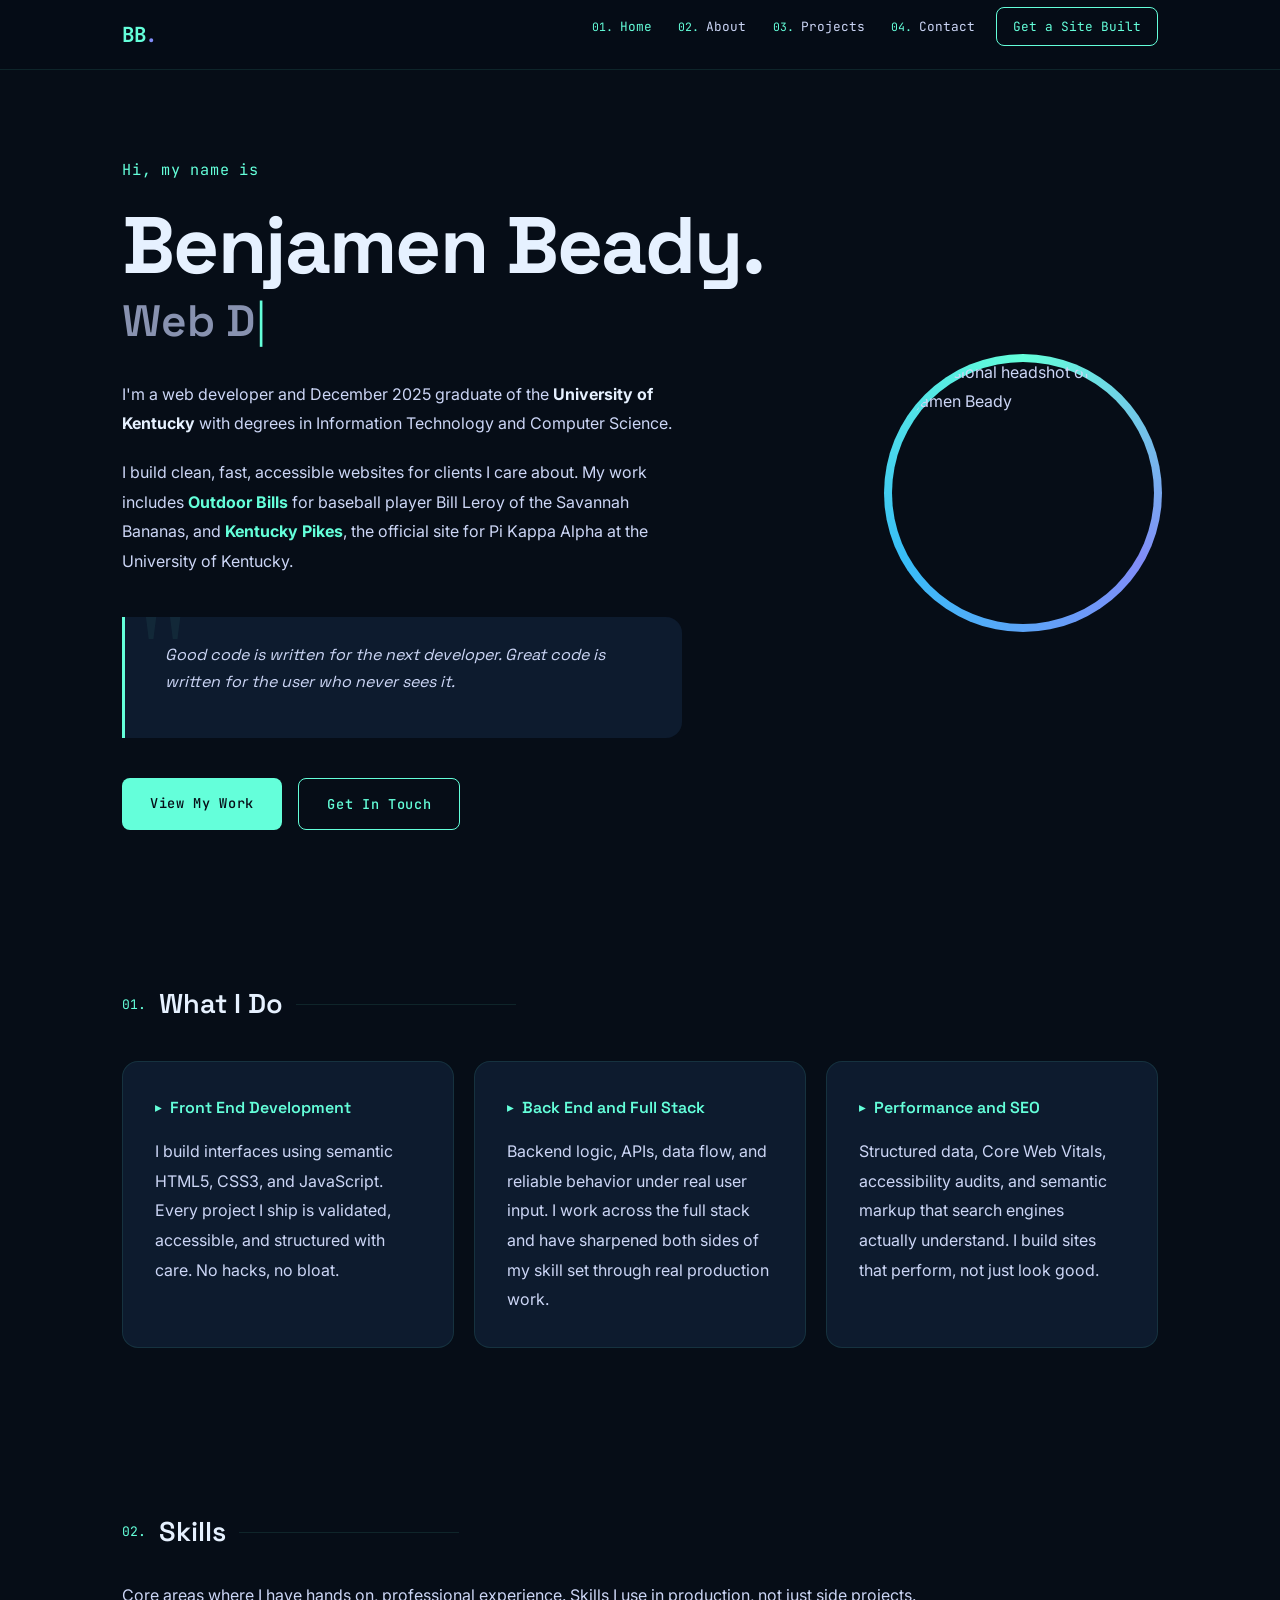
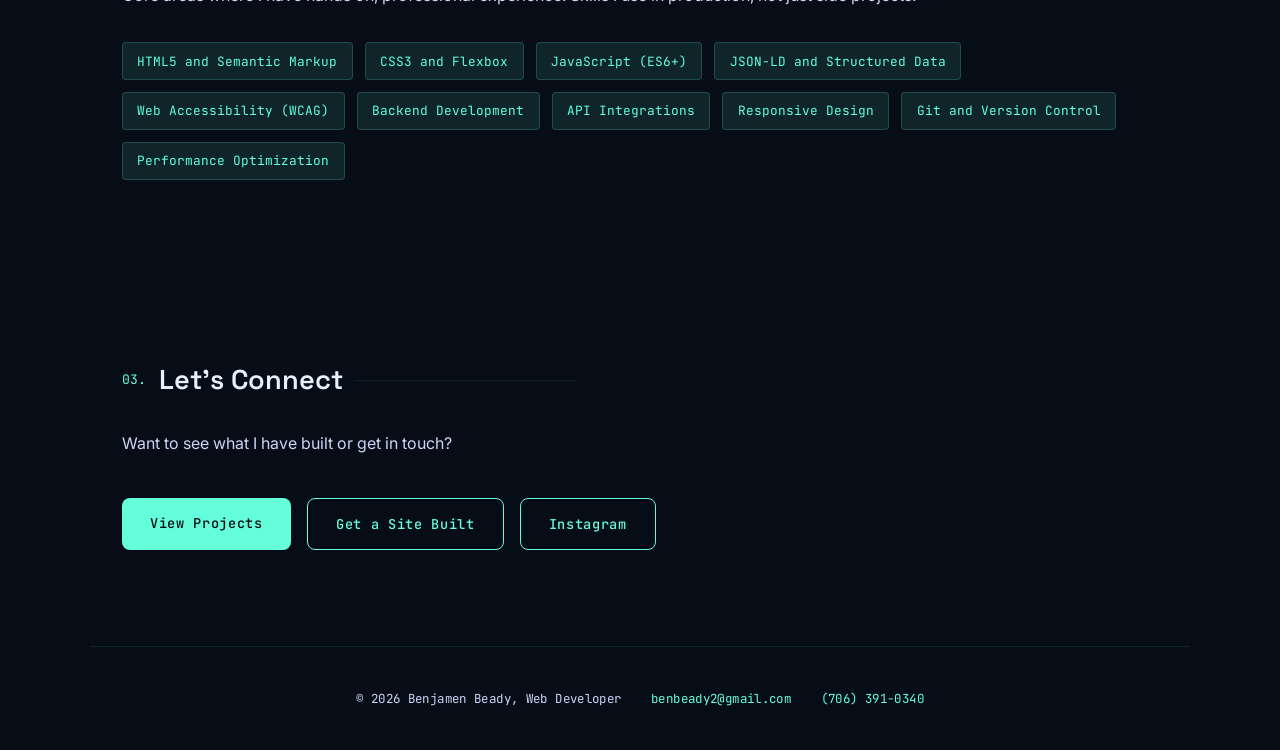
==== commit 5d6d0909: "Add files via upload" ====
--- a/index.html
+++ b/index.html
@@ -3,7 +3,7 @@
 <head>
   <meta charset="UTF-8">
   <meta name="viewport" content="width=device-width, initial-scale=1.0">
-  <meta name="description" content="Benjamen Beady — Web Developer & Software Developer at GetUWired. IT &amp; CS graduate, University of Kentucky.">
+  <meta name="description" content="Benjamen Beady, Web Developer. IT and CS graduate, University of Kentucky. Building clean, fast, accessible websites.">
   <meta name="author" content="Benjamen Beady">
   <title>Home | Benjamen Beady</title>
   <link rel="stylesheet" href="css/styles.css">
@@ -11,25 +11,19 @@
   {
     "@context": "https://schema.org",
     "@type": "ProfilePage",
-    "name": "Benjamen Beady — Web Developer",
-    "description": "Personal portfolio of Benjamen Beady, Web Developer at GetUWired in Dahlonega, GA.",
+    "name": "Benjamen Beady, Web Developer",
+    "description": "Personal portfolio of Benjamen Beady, Web Developer.",
     "mainEntity": {
       "@type": "Person",
       "name": "Benjamen Beady",
-      "jobTitle": "Developer",
-      "image": "https://github.com/BenBeady/Portfolio/blob/main/1778111040071.jpeg?raw=true",
-      "worksFor": {
-        "@type": "Organization",
-        "name": "GetUWired",
-        "url": "https://getuwired.com",
-        "address": {
-          "@type": "PostalAddress",
-          "addressLocality": "Dahlonega",
-          "addressRegion": "GA",
-          "addressCountry": "US"
-        }
-      },
-      "sameAs": ["https://www.linkedin.com/in/benjamenbeady"],
+      "jobTitle": "Web Developer",
+      "image": "https://raw.githubusercontent.com/BenBeady/web_project_2026/refs/heads/main/1761798794491.jfif",
+      "email": "benbeady2@gmail.com",
+      "telephone": "+17063910340",
+      "sameAs": [
+        "https://www.linkedin.com/in/benjamenbeady",
+        "https://www.instagram.com/benbeady"
+      ],
       "knowsAbout": ["HTML5","CSS3","JavaScript","Flexbox","JSON-LD","Web Accessibility","Full Stack Development","Backend Development"]
     }
   }
@@ -57,7 +51,6 @@
 
 <main>
 
-  <!-- ── HERO ─────────────────────────────────────────────── -->
   <section class="hero">
     <div class="hero-inner">
 
@@ -67,8 +60,8 @@
         <p class="hero-sub"><span class="typed-text"></span><span class="cursor">|</span></p>
 
         <div class="hero-body">
-          <p>I'm a developer at <strong><a href="https://getuwired.com" target="_blank" rel="noopener noreferrer">GetUWired</a></strong> — a full-service internet marketing and automation agency in Dahlonega, GA — and a December 2025 graduate of the <strong>University of Kentucky</strong> with degrees in Information Technology and Computer Science.</p>
-          <p>I build clean, fast, accessible websites for clients I care about. My independent work includes <strong><a href="https://outdoorbills.co" target="_blank" rel="noopener noreferrer">Outdoor Bills</a></strong> — the personal site of Bill Leroy, baseball player for the Savannah Bananas — and <strong><a href="https://kentuckypikes.com" target="_blank" rel="noopener noreferrer">Kentucky Pikes</a></strong>, the official site for Pi Kappa Alpha at the University of Kentucky.</p>
+          <p>I'm a web developer and December 2025 graduate of the <strong>University of Kentucky</strong> with degrees in Information Technology and Computer Science.</p>
+          <p>I build clean, fast, accessible websites for clients I care about. My work includes <strong><a href="https://outdoorbills.co" target="_blank" rel="noopener noreferrer">Outdoor Bills</a></strong> for baseball player Bill Leroy of the Savannah Bananas, and <strong><a href="https://kentuckypikes.com" target="_blank" rel="noopener noreferrer">Kentucky Pikes</a></strong>, the official site for Pi Kappa Alpha at the University of Kentucky.</p>
 
           <blockquote>
             <p>Good code is written for the next developer. Great code is written for the user who never sees it.</p>
@@ -92,58 +85,55 @@
     </div>
   </section>
 
-  <!-- ── WHAT I DO ─────────────────────────────────────────── -->
   <section class="reveal">
     <h2>What I Do</h2>
     <div class="skill-grid stagger">
       <div class="skill-card">
-        <h3>Front-End Development</h3>
-        <p>I build interfaces using semantic HTML5, CSS3, and JavaScript. Every project I ship is validated, accessible, and structured with care — no hacks, no bloat.</p>
+        <h3>Front End Development</h3>
+        <p>I build interfaces using semantic HTML5, CSS3, and JavaScript. Every project I ship is validated, accessible, and structured with care. No hacks, no bloat.</p>
       </div>
       <div class="skill-card">
-        <h3>Back-End &amp; Full Stack</h3>
-        <p>Backend logic, APIs, data flow, and reliable behavior under real user input. At GetUWired I work across the full stack, which has sharpened both sides of my skill set.</p>
+        <h3>Back End and Full Stack</h3>
+        <p>Backend logic, APIs, data flow, and reliable behavior under real user input. I work across the full stack and have sharpened both sides of my skill set through real production work.</p>
       </div>
       <div class="skill-card">
-        <h3>Marketing Automation</h3>
-        <p>API integrations, CMS builds, campaign automation — the systems that make client marketing actually run. It's where technical work meets measurable business impact.</p>
+        <h3>Performance and SEO</h3>
+        <p>Structured data, Core Web Vitals, accessibility audits, and semantic markup that search engines actually understand. I build sites that perform, not just look good.</p>
       </div>
     </div>
   </section>
 
-  <!-- ── SKILLS ─────────────────────────────────────────────── -->
   <section id="skills" class="reveal">
     <h2>Skills</h2>
-    <p>Core areas where I have hands-on, professional experience — skills I use in production, not just side projects.</p>
+    <p>Core areas where I have hands on, professional experience. Skills I use in production, not just side projects.</p>
     <ul class="skills-list stagger">
-      <li>HTML5 &amp; Semantic Markup</li>
-      <li>CSS3 &amp; Flexbox</li>
+      <li>HTML5 and Semantic Markup</li>
+      <li>CSS3 and Flexbox</li>
       <li>JavaScript (ES6+)</li>
-      <li>JSON-LD &amp; Structured Data</li>
+      <li>JSON-LD and Structured Data</li>
       <li>Web Accessibility (WCAG)</li>
       <li>Backend Development</li>
       <li>API Integrations</li>
-      <li>Marketing Automation</li>
       <li>Responsive Design</li>
-      <li>Git &amp; Version Control</li>
+      <li>Git and Version Control</li>
+      <li>Performance Optimization</li>
     </ul>
   </section>
 
-  <!-- ── CONNECT ────────────────────────────────────────────── -->
   <section class="reveal">
     <h2>Let's Connect</h2>
-    <p>Want to see what I've built or get in touch?</p>
+    <p>Want to see what I have built or get in touch?</p>
     <div class="hero-cta">
       <a href="projects.html" class="btn btn-primary">View Projects</a>
       <a href="get-a-site.html" class="btn btn-outline">Get a Site Built</a>
-      <a href="https://www.linkedin.com/in/benjamenbeady" class="btn btn-outline" target="_blank" rel="noopener noreferrer">LinkedIn</a>
+      <a href="https://www.instagram.com/benbeady" class="btn btn-outline" target="_blank" rel="noopener noreferrer">Instagram</a>
     </div>
   </section>
 
 </main>
 
 <footer>
-  <p>&copy; 2026 Benjamen Beady &mdash; Developer at <a href="https://getuwired.com" target="_blank" rel="noopener noreferrer">GetUWired</a> &amp; Independent Web Developer</p>
+  <p>&copy; 2026 Benjamen Beady, Web Developer &nbsp;&nbsp; <a href="mailto:benbeady2@gmail.com">benbeady2@gmail.com</a> &nbsp;&nbsp; <a href="tel:+17063910340">(706) 391-0340</a></p>
 </footer>
 
 <script src="js/main.js" defer></script>
